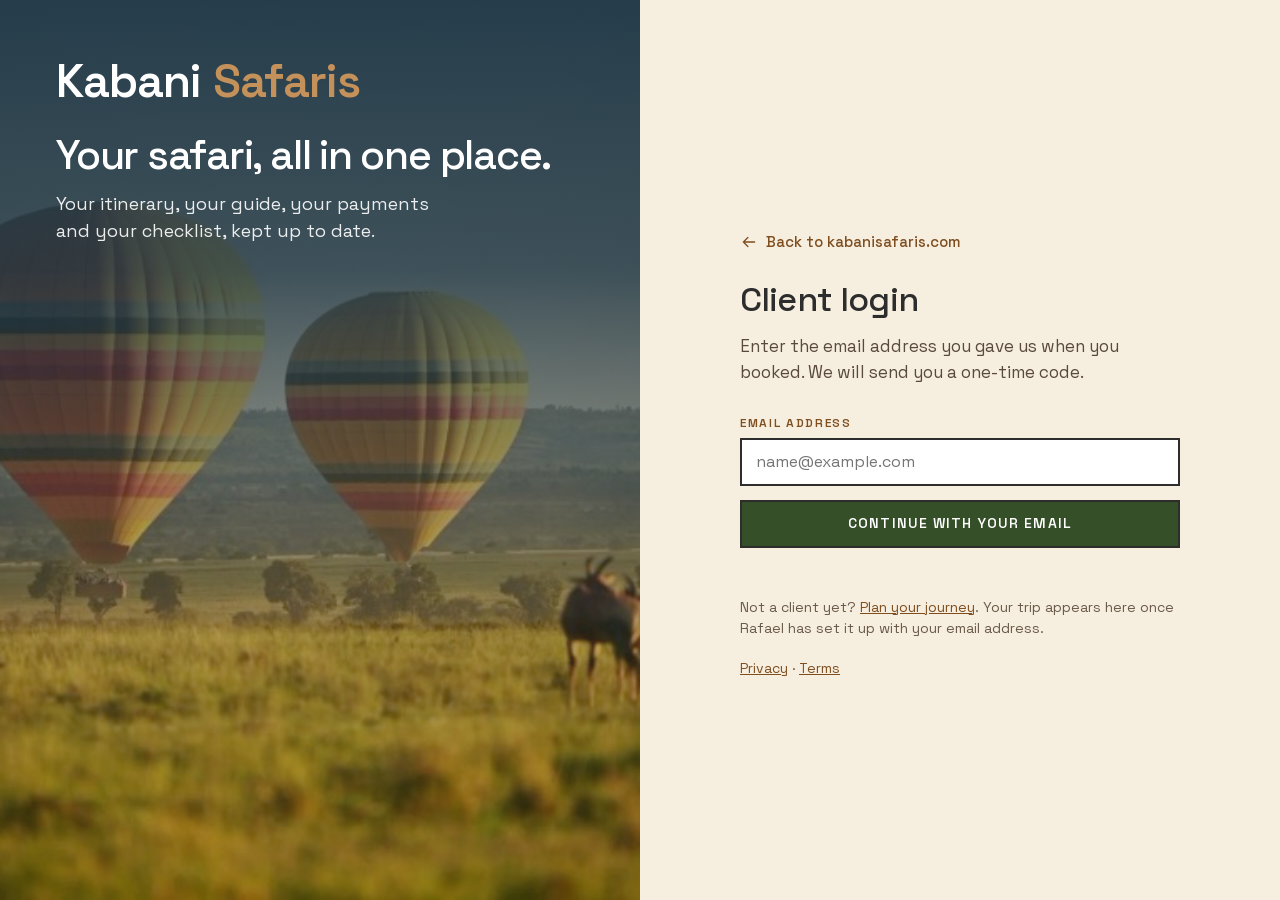
==== admin.html @ 5de2592c "Login: 8-digit code, Enter and auto-submit; centred admin bar; sign-in flag cookie for the website b" ====
<!DOCTYPE html>
<html lang="en">
<head>
  <meta charset="UTF-8">
  <meta name="viewport" content="width=device-width, initial-scale=1">
  <meta name="robots" content="noindex, nofollow">
  <title>Admin — Kabani Safaris</title>
  <link rel="stylesheet" href="fonts/fonts.css">
  <link rel="stylesheet" href="portal.css?v=20261117i">
</head>
<body>
  <button class="menu-toggle" type="button" aria-label="Open menu" aria-expanded="false" aria-controls="site-menu"><svg viewBox="0 0 24 24" fill="none" stroke="currentColor" stroke-width="1.75" stroke-linecap="round" stroke-linejoin="round"><path d="M4 7h16M4 12h16M4 17h16"/></svg>Menu</button>
  <div class="sidebar-backdrop"></div>
  <aside class="sidebar" id="site-menu">
    <button class="sidebar-close" type="button" aria-label="Close menu"><svg viewBox="0 0 24 24" fill="none" stroke="currentColor" stroke-width="1.75" stroke-linecap="round" stroke-linejoin="round" aria-hidden="true"><path d="M6.5 6.5l11 11M17.5 6.5l-11 11"/></svg></button>
    <a class="sidebar-logo" href="#trips">Kabani <span>Safaris</span></a>
    <div class="sidebar-sub">Admin</div>
    <nav class="sidebar-nav" id="nav">
      <a href="#trips">All trips</a>
      <a href="#client" data-ed hidden>Client and trip</a>
      <a href="#days" data-ed hidden>Itinerary days</a>
      <a href="#money" data-ed hidden>Price and payments</a>
      <a href="#bookings" data-ed hidden>Bookings</a>
      <a href="#progress" data-ed hidden>Client checklist</a>
      <a href="#output" data-ed hidden>Languages and invite</a>
    </nav>
    <a class="sidebar-web" href="https://kabanisafaris.com" data-icon="arrow-left">Back to website</a>
    <div class="sidebar-foot">Signed in as admin<br><span id="who"></span><br><a href="index.html" data-signout>Sign out</a></div>
  </aside>

  <main>
    <div class="wrap">

      <section id="trips">
        <div class="sec-head"><h1 style="font-size:clamp(34px,4.4vw,54px)">Trips</h1><p class="lede">Every client trip in one place. Filter the list, open a trip to edit it, and the client sees the change straight away.</p></div>
        <div class="card">
          <div class="filters" role="search" aria-label="Filter trips">
            <div class="field"><label for="q-client">Client</label><input id="q-client" type="search" placeholder="Name" autocomplete="off"></div>
            <div class="field"><label for="q-trip">Trip</label><input id="q-trip" type="search" placeholder="Title" autocomplete="off"></div>
            <div class="field"><label for="q-dep">Departure</label>
              <select id="q-dep"><option value="any">Any date</option><option value="30">Next 30 days</option><option value="90">Next 3 months</option><option value="180">Next 6 months</option><option value="past">Already departed</option></select></div>
            <div class="field"><label for="q-ready">Readiness</label>
              <select id="q-ready"><option value="any">Any</option><option value="attn">Needs attention</option><option value="lt50">Under 50%</option><option value="mid">50% to 99%</option><option value="full">Ready (100%)</option></select></div>
          </div>
          <div class="filter-foot"><span class="todo-count" id="f-count" aria-live="polite"></span><span class="legend" aria-label="Readiness colours"><span class="lg t-pay" data-icon="wallet">Payments</span><span class="lg t-book" data-icon="bed">Bookings</span><span class="lg t-todo" data-icon="list">Checklist</span></span><button class="btn ghost small" type="button" id="f-clear">Clear filters</button></div>
          <div class="table-wrap">
            <table class="table">
              <thead><tr><th>Client</th><th>Trip</th><th>Departure</th><th>Readiness</th><th><span class="sr">Actions</span></th></tr></thead>
              <tbody id="trip-rows"></tbody>
            </table>
          </div>
        </div>
        <div class="row" style="margin-top:20px"><button class="btn green" type="button" id="new-trip" data-icon="plus">New trip</button></div>
      </section>

      <div id="editor" hidden>

      <section id="client">
        <div class="sec-head"><div class="row" style="justify-content:space-between;align-items:flex-start"><h2>Client and trip</h2><button class="btn ghost small" type="button" id="back" data-icon="arrow-left">Back to all trips</button></div><p class="lede" id="editing"></p></div>
        <div class="card">
          <div class="form-grid">
            <div class="field"><label for="f-client">Client name</label><input id="f-client"></div>
            <div class="field"><label for="f-first">First name (for the greeting)</label><input id="f-first"></div>
            <div class="field"><label for="f-email">Sign-in email</label><input id="f-email" type="email" inputmode="email"></div>
            <div class="field"><label for="f-phone">Sign-in phone (optional)</label><input id="f-phone" type="tel" inputmode="tel" placeholder="+41 79 000 00 00"></div>
            <div class="field"><label for="f-title">Trip title</label><input id="f-title"></div>
            <div class="field"><label for="f-start">Departure (first day)</label><input id="f-start" type="date"></div>
          </div>
          <div class="field"><label for="f-sub">One-line summary</label><input id="f-sub"></div>
          <p class="hint" style="margin-top:0">Clients sign in only with a one-time code sent to their email address. They see only the trip whose email address matches. The phone number is for you to reach them and is not used to sign in.</p>
        </div>
      </section>

      <section id="days">
        <div class="sec-head"><h2>Itinerary days</h2></div>
        <div class="card"><div id="day-list"></div><button class="btn ghost small" type="button" id="add-day" data-icon="plus" style="margin-top:16px">Add a day</button></div>
      </section>

      <section id="money">
        <div class="sec-head"><h2>Price and payments</h2><p class="lede">A total price, a down payment, optional instalments, and a final balance. The final balance fills itself in.</p></div>
        <div class="card">
          <div class="form-grid three">
            <div class="field"><label for="f-price">Total price (CHF)</label><input id="f-price" type="number" inputmode="numeric" min="0"></div>
            <div class="field"><label for="f-finaldays">Full payment due, days before departure</label><input id="f-finaldays" type="number" inputmode="numeric" min="0"></div>
            <div class="field"><label for="f-warndays">Signal starts, days before departure</label><input id="f-warndays" type="number" inputmode="numeric" min="0"></div>
          </div>
          <p class="hint" id="pay-rule" style="margin-top:0"></p>
          <div id="pay-list"></div>
          <button class="btn ghost small" type="button" id="add-pay" data-icon="plus" style="margin-top:16px">Add an instalment</button>
          <p class="hint" id="pay-sum"></p>
          <p class="hint">When you tick "Paid" and save, the client gets a receipt email automatically. That email is not built yet: the prototype only tells you who it would go to.</p>
        </div>
        <div class="two">
          <div class="card"><h3>Included</h3><div class="lines" id="inc-lines"></div><button class="btn ghost small add-line" type="button" data-for="included" data-icon="plus">Add a line</button></div>
          <div class="card"><h3>Not included</h3><div class="lines" id="exc-lines"></div><button class="btn ghost small add-line" type="button" data-for="excluded" data-icon="plus">Add a line</button></div>
        </div>
      </section>

      <section id="bookings">
        <div class="sec-head"><h2>Bookings</h2><p class="lede">One line per booking. Tick what is confirmed: the client sees it in their tracker and earns the milestone stamps.</p></div>
        <div class="card"><div id="book-list"></div><button class="btn ghost small" type="button" id="add-book" data-icon="plus" style="margin-top:16px">Add a booking</button></div>
      </section>

      <section id="progress">
        <div class="sec-head"><h2>Client checklist</h2><p class="lede">The "Before you travel" list. Give an item a deadline and the client sees an orange signal as it gets close and a red one once it is late. The first column shows what the client has ticked, live.</p></div>
        <div class="card">
          <div class="todo-head"><h3 id="cl-title">Before you travel</h3><span class="todo-count" id="cl-count"></span></div>
          <div class="bar gold" role="progressbar" aria-label="Client checklist progress"><i id="cl-bar"></i></div>
          <p class="hint" id="cl-note" style="margin-top:12px"></p>
          <div id="cl-groups"></div>
        </div>
      </section>

      <section id="output">
        <div class="sec-head"><h2>Languages and invite</h2></div>
        <div class="two" style="margin-top:0">
          <div class="card">
            <h3>Output languages</h3>
            <p class="hint" style="margin-top:6px">English is always included. Tick the languages your client asked for. Each language appears once, in this order: East Africa, the most spoken in the world, Europe, Asia.</p>
            <div id="lang-list" class="lang-list"></div>
            <button class="btn ghost small" type="button" id="gen" data-icon="globe" style="margin-top:12px">Generate translations</button>
            <p class="hint">Not built yet. Translations will be drafted for you to read before the client sees them.</p>
          </div>
          <div class="card">
            <h3>Invite the client</h3>
            <p class="hint" style="margin-top:6px">Nothing to set up. Once this trip is saved with the client's email address, they open the portal, enter that address and receive a one-time code. Nobody can sign in with an email address that has no trip.</p>
            <button class="btn small" type="button" id="invite" data-icon="send" style="margin-top:12px">Copy portal link</button>
          </div>
        </div>
      </section>

      <div class="savebar">
        <span id="dirty" class="todo-count">No unsaved changes</span>
        <span class="row"><button class="btn ghost small" type="button" id="close">Close editor</button><button class="btn ghost small" type="button" id="delete">Delete trip</button><a class="btn ghost small" id="see" href="trip.html" data-icon="eye">See as client</a><button class="btn green small" type="button" id="save" data-icon="check">Save changes</button></span>
      </div>

      </div>
    </div>
  </main>

  <dialog id="nt" class="dlg" aria-labelledby="nt-h">
    <form id="nt-form" method="dialog">
      <h3 id="nt-h">New trip</h3>
      <p class="hint" style="margin-top:4px">You can change everything afterwards. The client email decides who can open this trip.</p>
      <div class="field"><label for="nt-name">Client name</label><input id="nt-name" required autocomplete="off" placeholder="Anna &amp; Marc Keller"></div>
      <div class="field"><label for="nt-email">Client email</label><input id="nt-email" type="email" required autocomplete="off" inputmode="email" autocapitalize="none" placeholder="name@example.com"></div>
      <div class="field"><label for="nt-title">Trip title</label><input id="nt-title" required autocomplete="off" placeholder="Kenya Highlights"></div>
      <div class="field"><label for="nt-start">Departure date</label><input id="nt-start" type="date"></div>
      <div class="row" style="justify-content:flex-end;margin-top:16px"><button class="btn ghost small" type="button" id="nt-cancel">Cancel</button><button class="btn green small" type="submit">Create trip</button></div>
    </form>
  </dialog>

  <script src="vendor/supabase.js"></script>
  <script src="config.js?v=20261117a"></script>
  <script src="portal.js?v=20261117j"></script>
  <script>
  portalStart('admin').then(function () {
    bindSignOut();
    var $ = function (id) { return document.getElementById(id); };
    $('who').textContent = DB.email;
    var trip = newTrip({ clientName: '', email: '', title: '' }), editorOpen = false, dirty = false, lastCl = '', savedPaid = [];
    var longDate = { day: 'numeric', month: 'long', year: 'numeric' }, shortDate = { day: 'numeric', month: 'short', year: 'numeric' };
    function mark() { dirty = true; $('dirty').textContent = 'Unsaved changes'; renderTable(); }
    function clean(a) { return a.map(function (s) { return String(s).trim(); }).filter(Boolean); }
    function plural(n, w) { return n + ' ' + w + (n === 1 ? '' : 's'); }

    /* ---------- trips list with filters ---------- */
    function allRows() {
      return tripIds().map(function (id) {
        var t = (editorOpen && id === trip.id) ? trip : loadTripById(id), todo = loadTodoById(id);
        var rd = readiness(t, todo); return { id: id, t: t, rd: rd, r: rd.total, al: alerts(t, todo), du: t.start ? daysUntil(t.start) : 9999 };
      }).sort(function (a, b) { var pa = a.du < 0, pb = b.du < 0; return pa !== pb ? (pa ? 1 : -1) : (pa ? b.du - a.du : a.du - b.du); });
    }
    function passes(x) {
      var qc = $('q-client').value.trim().toLowerCase(), qt = $('q-trip').value.trim().toLowerCase(), dep = $('q-dep').value, rd = $('q-ready').value;
      if (qc && x.t.clientName.toLowerCase().indexOf(qc) < 0) return false;
      if (qt && x.t.title.toLowerCase().indexOf(qt) < 0) return false;
      if (dep === 'past' && x.du >= 0) return false;
      if (dep !== 'any' && dep !== 'past' && (x.du < 0 || x.du > +dep)) return false;
      if (rd === 'attn' && !x.al.length) return false;
      if (rd === 'lt50' && x.r >= 50) return false;
      if (rd === 'mid' && (x.r < 50 || x.r >= 100)) return false;
      if (rd === 'full' && x.r < 100) return false;
      return true;
    }
    function renderTable() {
      var rows = allRows(), shown = rows.filter(passes);
      $('trip-rows').innerHTML = shown.length ? shown.map(function (x) {
        var t = x.t, open = editorOpen && x.id === trip.id;
        var late = x.al.filter(function (a) { return a.s.level === 'late'; }).length, soon = x.al.length - late;
        var when = x.du < 0 ? 'Departed' : x.du === 0 ? 'Today' : 'In ' + plural(x.du, 'day');
        return '<tr' + (open ? ' class="is-open"' : '') + '><td><b style="font-weight:500">' + esc(t.clientName) + '</b></td><td>' + esc(t.title) + '</td>' +
          '<td>' + (t.start ? fmt(parseISO(t.start), shortDate) : 'No date') + '<small class="sub">' + when + '</small></td>' +
          '<td><div class="rd"><b class="rd-total" title="Overall readiness">' + x.r + '%</b>' + topicBars(x.rd, false) + '</div>' +
          ((late || soon) ? '<div class="row" style="gap:6px;margin-top:6px">' + (late ? '<span class="chip late"><i class="dot"></i>' + late + ' late</span>' : '') + (soon ? '<span class="chip soon"><i class="dot"></i>' + soon + ' soon</span>' : '') + '</div>' : '') + '</td>' +
          '<td><span class="row"><button type="button" class="btn small' + (open ? ' green' : ' ghost') + '" data-edit="' + x.id + '" aria-expanded="' + open + '">' + (open ? 'Close' : 'Edit') + '</button><a class="btn small ghost" href="trip.html?trip=' + x.id + '">View as client</a></span></td></tr>';
      }).join('') : '<tr><td colspan="5" class="empty">No trips match these filters.</td></tr>';
      $('f-count').textContent = shown.length === rows.length ? plural(rows.length, 'trip') : shown.length + ' of ' + plural(rows.length, 'trip');
    }
    ['q-client', 'q-trip'].forEach(function (id) { $(id).addEventListener('input', renderTable); });
    ['q-dep', 'q-ready'].forEach(function (id) { $(id).addEventListener('change', renderTable); });
    $('f-clear').addEventListener('click', function () { $('q-client').value = ''; $('q-trip').value = ''; $('q-dep').value = 'any'; $('q-ready').value = 'any'; renderTable(); });
    $('trip-rows').addEventListener('click', function (e) {
      var b = e.target.closest('[data-edit]'); if (!b) return;
      var id = b.getAttribute('data-edit');
      if (editorOpen && id === trip.id) closeEditor(); else openTrip(id);
    });

    /* ---------- open and close the editor ---------- */
    function setNav() {
      [].forEach.call(document.querySelectorAll('#nav [data-ed]'), function (a) { a.hidden = !editorOpen; });
      onScroll();
    }
    function openTrip(id) {
      if (editorOpen && dirty && !confirm('You have unsaved changes on this trip. Discard them?')) return;
      trip = loadTripById(id); dirty = false; lastCl = '';
      editorOpen = true; $('editor').hidden = false;
      fillFields(); renderLangs(); renderDays(); renderPay(); renderLines(); renderBook(); renderChecklist(); renderLive();
      $('dirty').textContent = 'No unsaved changes';
      $('see').href = 'trip.html?trip=' + id; $('editing').textContent = 'You are editing ' + trip.clientName + ', ' + trip.title + '.' + (trip.start && trip.days.length ? ' The client can see this trip until ' + fmt(addDays(trip.start, trip.days.length - 1 + 90), longDate) + ' (3 months after the trip ends).' : '');
      savedPaid = trip.payments.filter(function (p) { return p.paid; }).map(function (p) { return p.id; });
      setNav(); renderTable(); autosizeAll(); requestAnimationFrame(autosizeAll);
      try { history.replaceState(null, '', '?trip=' + id); } catch (e) {}
      $('client').scrollIntoView({ behavior: 'smooth', block: 'start' });
    }
    function closeEditor() {
      if (dirty && !confirm('You have unsaved changes on this trip. Close without saving?')) return;
      dirty = false; editorOpen = false; $('editor').hidden = true;
      try { history.replaceState(null, '', location.pathname); } catch (e) {}
      setNav(); renderTable(); $('trips').scrollIntoView({ behavior: 'smooth', block: 'start' });
    }
    $('back').addEventListener('click', closeEditor);
    $('close').addEventListener('click', closeEditor);

    /* ---------- client and trip fields ---------- */
    var map = { 'f-client': 'clientName', 'f-first': 'firstName', 'f-email': 'email', 'f-title': 'title', 'f-start': 'start', 'f-sub': 'subtitle' };
    function fillFields() {
      Object.keys(map).forEach(function (id) { $(id).value = trip[map[id]] || ''; });
      $('f-phone').value = trip.phone || ''; $('f-price').value = trip.price;
      $('f-finaldays').value = finalDays(trip); $('f-warndays').value = finalWarn(trip);
    }
    Object.keys(map).forEach(function (id) {
      $(id).addEventListener('input', function () {
        trip[map[id]] = this.value;
        if (id === 'f-start') { syncFinal(); ruleHints(); renderLive(); }
        mark();
      });
    });
    $('f-phone').addEventListener('input', function () { trip.phone = this.value; mark(); });
    $('f-price').addEventListener('input', function () { trip.price = +this.value || 0; syncFinal(); renderLive(); mark(); });
    $('f-finaldays').addEventListener('input', function () { trip.finalDueDays = this.value === '' ? 14 : +this.value; syncFinal(); renderLive(); mark(); });
    $('f-warndays').addEventListener('input', function () { trip.finalWarnDays = this.value === '' ? 20 : +this.value; syncFinal(); renderLive(); mark(); });

    /* ---------- days ---------- */
    function renderDays() {
      $('day-list').innerHTML = trip.days.map(function (d, i) {
        return '<div class="day-edit" data-i="' + i + '"><div class="day-edit-head"><b>Day ' + (i + 1) + '</b><button type="button" class="btn ghost small rm-day" aria-label="Remove day ' + (i + 1) + '">Remove</button></div>' +
          '<div class="form-grid"><div class="field"><label>Title</label><input data-k="title" value="' + esc(d.title) + '"></div><div class="field"><label>Place</label><input data-k="place" value="' + esc(d.place) + '"></div></div>' +
          '<div class="field"><label>Description</label><textarea data-k="desc" rows="4">' + esc(d.desc) + '</textarea></div>' +
          '<div class="form-grid"><div class="field"><label>Where you stay</label><input data-k="stay" value="' + esc(d.stay) + '"></div><div class="field"><label>Meals (B / L / D)</label><input data-k="meals" value="' + esc(d.meals) + '"></div></div></div>';
      }).join('');
    }
    $('day-list').addEventListener('input', function (e) {
      var row = e.target.closest('.day-edit'); if (!row || !e.target.dataset.k) return;
      trip.days[+row.dataset.i][e.target.dataset.k] = e.target.value; mark();
    });
    $('day-list').addEventListener('click', function (e) {
      var b = e.target.closest('.rm-day'); if (!b) return;
      if (trip.days.length < 2) { toast('A trip needs at least one day.'); return; }
      trip.days.splice(+b.closest('.day-edit').dataset.i, 1); renderDays(); mark();
    });
    $('add-day').addEventListener('click', function () {
      trip.days.push({ place: '', title: 'New day', desc: '', stay: '', meals: 'B / L / D' }); renderDays(); mark();
      var last = $('day-list').lastElementChild; if (last) last.querySelector('input').focus();
    });

    /* ---------- payments: down payment, instalments, automatic final balance ---------- */
    function dueText() { return trip.start ? fmt(addDays(trip.start, -finalDays(trip)), longDate) : 'the departure date once it is set'; }
    function syncFinal() {
      applyRules(trip);
      var last = trip.payments[trip.payments.length - 1];
      var a = $('pay-list').querySelector('[data-final-amount]'), d = $('pay-list').querySelector('[data-final-date]');
      if (a) a.value = last.amount;
      if (d) d.value = trip.start ? fmt(parseISO(last.date), shortDate) : 'Set the departure date first';
      $('pay-rule').textContent = trip.start
        ? 'The final balance is due ' + plural(finalDays(trip), 'day') + ' before departure, on ' + dueText() + '. The client sees an orange signal from ' + fmt(addDays(trip.start, -finalWarn(trip)), longDate) + ' and a red one after the due date if it is still unpaid.'
        : 'Set the departure date to calculate the final payment date.';
      paySum();
    }
    function paySum() {
      var others = trip.payments.slice(0, -1).reduce(function (s, p) { return s + (+p.amount || 0); }, 0), last = trip.payments[trip.payments.length - 1];
      $('pay-sum').textContent = others > trip.price
        ? 'The down payment and instalments add up to ' + chf(others) + ', which is ' + chf(others - trip.price) + ' more than the total price of ' + chf(trip.price) + '.'
        : 'Down payment and instalments: ' + chf(others) + '. Final balance: ' + chf(last.amount) + '. Total: ' + chf(trip.price) + '.';
    }
    function payRow(p, i, n) {
      var first = i === 0, last = i === n - 1, role = last ? 'Final balance' : first ? 'Down payment' : 'Instalment ' + i, x = 'pay' + i;
      var rm = (!first && !last) ? '<button type="button" class="btn ghost small rm-pay" aria-label="Remove ' + role + '">Remove</button>' : '';
      var amount = last ? '<input id="' + x + 'a" data-final-amount readonly value="' + esc(p.amount) + '">' : '<input id="' + x + 'a" data-k="amount" type="number" inputmode="numeric" min="0" value="' + esc(p.amount) + '">';
      var date = last ? '<input id="' + x + 'd" data-final-date readonly value="">' : '<input id="' + x + 'd" data-k="date" type="date" value="' + esc(p.date) + '">';
      return '<div class="pay-row' + (last ? ' auto' : '') + '" data-i="' + i + '"><div class="pay-head"><b>' + role + '</b>' + (last ? '<span class="chip">' + icon('lock') + 'Fills itself in</span>' : '') + rm + '</div>' +
        '<div class="field"><label for="' + x + 'a">Amount (CHF)</label>' + amount + '</div>' +
        '<div class="field"><label for="' + x + 'd">' + (last ? 'Due date' : 'Date') + '</label>' + date + '</div>' +
        '<div class="field"><label for="' + x + 'n">Note the client sees</label><input id="' + x + 'n" data-k="note" value="' + esc(p.note) + '"></div>' +
        '<div><label class="check"><input type="checkbox" data-k="paid"' + (p.paid ? ' checked' : '') + '> Paid</label></div></div>';
    }
    function renderPay() {
      applyRules(trip);
      $('pay-list').innerHTML = trip.payments.map(function (p, i, a) { return payRow(p, i, a.length); }).join('');
      syncFinal();
    }
    $('pay-list').addEventListener('input', function (e) {
      var row = e.target.closest('.pay-row'); if (!row || !e.target.dataset.k) return;
      var k = e.target.dataset.k, p = trip.payments[+row.dataset.i];
      p[k] = k === 'paid' ? e.target.checked : (k === 'amount' ? +e.target.value || 0 : e.target.value);
      if (k === 'paid' && e.target.checked) toast('Receipt email to ' + (trip.email || 'the client') + ' goes out when you save.');
      syncFinal(); renderLive(); mark();
    });
    $('pay-list').addEventListener('click', function (e) {
      var b = e.target.closest('.rm-pay'); if (!b) return;
      trip.payments.splice(+b.closest('.pay-row').dataset.i, 1); renderPay(); renderLive(); mark();
    });
    $('add-pay').addEventListener('click', function () {
      var at = trip.payments.length - 1;
      trip.payments.splice(at, 0, { id: Date.now(), amount: 0, date: trip.start ? toISO(addDays(trip.start, -30)) : '', note: 'Instalment', paid: false });
      renderPay(); mark();
      var row = $('pay-list').children[at]; if (row) row.querySelector('input').focus();
    });

    /* ---------- included / not included, one line each ---------- */
    var lineBoxes = { included: 'inc-lines', excluded: 'exc-lines' };
    function renderLines() {
      Object.keys(lineBoxes).forEach(function (k) {
        var arr = trip[k]; if (!arr.length) arr.push('');
        $(lineBoxes[k]).innerHTML = arr.map(function (s, i) {
          return '<div class="line" data-k="' + k + '" data-i="' + i + '"><span class="ln">' + (i + 1) + '</span><textarea rows="1" aria-label="' + (k === 'included' ? 'Included' : 'Not included') + ' line ' + (i + 1) + '" enterkeyhint="next">' + esc(s) + '</textarea><button type="button" class="icon-btn rm-line" aria-label="Remove line ' + (i + 1) + '">' + icon('x') + '</button></div>';
        }).join('');
      });
      autosizeAll();
    }
    function autosize(t) { t.style.height = 'auto'; t.style.height = (t.scrollHeight + 4) + 'px'; }
    function autosizeAll() { [].forEach.call(document.querySelectorAll('.line textarea'), autosize); }
    function focusLine(k, i) { var r = $(lineBoxes[k]).children[i]; if (r) { var t = r.querySelector('textarea'); t.focus(); t.setSelectionRange(t.value.length, t.value.length); } }
    Object.keys(lineBoxes).forEach(function (k) {
      var box = $(lineBoxes[k]);
      box.addEventListener('input', function (e) {
        var row = e.target.closest('.line'); if (!row) return;
        trip[k][+row.dataset.i] = e.target.value.replace(/\n/g, ' '); autosize(e.target); mark();
      });
      box.addEventListener('keydown', function (e) {
        var row = e.target.closest('.line'); if (!row) return; var i = +row.dataset.i;
        if (e.key === 'Enter') { e.preventDefault(); trip[k].splice(i + 1, 0, ''); renderLines(); focusLine(k, i + 1); mark(); }
        else if (e.key === 'Backspace' && e.target.value === '' && trip[k].length > 1) { e.preventDefault(); trip[k].splice(i, 1); renderLines(); focusLine(k, Math.max(0, i - 1)); mark(); }
      });
      box.addEventListener('click', function (e) {
        var b = e.target.closest('.rm-line'); if (!b) return; var i = +b.closest('.line').dataset.i;
        trip[k].splice(i, 1); renderLines(); mark();
      });
    });
    [].forEach.call(document.querySelectorAll('.add-line'), function (b) {
      b.addEventListener('click', function () { var k = b.dataset.for; trip[k].push(''); renderLines(); focusLine(k, trip[k].length - 1); mark(); });
    });
    window.addEventListener('resize', autosizeAll);

    /* ---------- bookings ---------- */
    function renderBook() {
      $('book-list').innerHTML = trip.bookings.map(function (b, i) {
        var x = 'bk' + i;
        return '<div class="bk" data-i="' + i + '"><div class="field"><label for="' + x + 'n">Booking</label><input id="' + x + 'n" data-k="name" value="' + esc(b.name) + '"></div>' +
          '<div class="field"><label for="' + x + 'd">Details shown to client</label><input id="' + x + 'd" data-k="detail" value="' + esc(b.detail) + '"></div>' +
          '<div class="field"><label for="' + x + 'k">Type</label><select id="' + x + 'k" data-k="kind"><option value="stay"' + (b.kind === 'stay' ? ' selected' : '') + '>Stay</option><option value="other"' + (b.kind !== 'stay' ? ' selected' : '') + '>Other</option></select></div>' +
          '<label class="check"><input type="checkbox" data-k="status"' + (b.status === 'confirmed' ? ' checked' : '') + '> Confirmed</label>' +
          '<button type="button" class="icon-btn rm-book" aria-label="Remove ' + esc(b.name) + '">' + icon('x') + '</button></div>';
      }).join('');
    }
    $('book-list').addEventListener('input', function (e) {
      var row = e.target.closest('.bk'); if (!row || !e.target.dataset.k) return; var k = e.target.dataset.k, b = trip.bookings[+row.dataset.i];
      b[k] = k === 'status' ? (e.target.checked ? 'confirmed' : 'pending') : e.target.value; mark();
    });
    $('book-list').addEventListener('click', function (e) {
      var b = e.target.closest('.rm-book'); if (!b) return;
      trip.bookings.splice(+b.closest('.bk').dataset.i, 1); renderBook(); mark();
    });
    $('add-book').addEventListener('click', function () {
      trip.bookings.push({ id: 'b' + Date.now(), name: '', detail: '', status: 'pending', kind: 'stay' }); renderBook(); mark();
      var last = $('book-list').lastElementChild; if (last) last.querySelector('input').focus();
    });

    /* ---------- checklist editor: items, deadlines and live ticks ---------- */
    function itemRow(it, gi, ii) {
      var dyn = it.dynamic === 'balance', x = 'ci' + gi + '_' + ii;
      var main = '<div class="ci-main"><div class="field"><label class="m-label" for="' + x + 't">Item</label><input id="' + x + 't" data-k="title" aria-label="Item" placeholder="Item" value="' + esc(it.title) + '"></div>' +
        '<div class="field">' + (dyn ? '<input readonly aria-label="Detail" value="Filled in from the payment schedule">' : '<label class="m-label" for="' + x + 'd">Detail shown to the client</label><input id="' + x + 'd" data-k="detail" aria-label="Detail shown to the client" placeholder="Detail shown to the client" value="' + esc(it.detail) + '">') + '</div></div>';
      var rule = dyn
        ? '<div class="ci-auto">Follows the final payment: due ' + plural(finalDays(trip), 'day') + ' before departure.</div>'
        : '<div class="ci-due field"><label class="m-label" for="' + x + 'a">Tick by, days before departure</label><input id="' + x + 'a" data-k="due" type="number" min="0" inputmode="numeric" aria-label="Must be ticked this many days before departure" placeholder="None" value="' + esc(it.due == null ? '' : it.due) + '"></div>' +
          '<div class="ci-warn field"><label class="m-label" for="' + x + 'w">Signal from, days before</label><input id="' + x + 'w" data-k="warn" type="number" min="0" inputmode="numeric" aria-label="Signal starts this many days before departure" placeholder="Auto" value="' + esc(it.warn == null ? '' : it.warn) + '"></div>';
      return '<div class="ci' + (dyn ? ' dyn' : '') + '" data-g="' + gi + '" data-i="' + ii + '" data-id="' + esc(it.id) + '">' + main + rule + '<div class="ci-state" data-state></div>' +
        '<div class="ci-x">' + (dyn ? '' : '<button type="button" class="icon-btn rm-item" aria-label="Remove ' + esc(it.title) + '">' + icon('x') + '</button>') + '</div><p class="ci-hint" data-hint></p></div>';
    }
    function renderChecklist() {
      $('cl-groups').innerHTML = trip.checklist.map(function (g, gi) {
        return '<div class="gedit" data-g="' + gi + '"><div class="gedit-head"><div class="field"><label for="g' + gi + '">Group</label><input id="g' + gi + '" data-gk="group" value="' + esc(g.group) + '"></div><span class="todo-count" data-gcount></span><button type="button" class="btn ghost small rm-group">Remove group</button></div>' +
          '<div class="ci-cols" aria-hidden="true"><span>Item and detail</span><span>Tick by<small>days before</small></span><span>Signal from<small>days before</small></span><span></span></div>' +
          g.items.map(function (it, ii) { return itemRow(it, gi, ii); }).join('') +
          '<button type="button" class="btn ghost small add-item" data-icon="plus">Add an item</button></div>';
      }).join('') + '<button type="button" class="btn ghost small" id="add-group" data-icon="plus" style="margin-top:26px">Add a group</button>';
      paintIcons($('cl-groups')); ruleHints();
    }
    function ruleHints() {
      [].forEach.call($('cl-groups').querySelectorAll('.ci'), function (row) {
        var it = trip.checklist[+row.dataset.g] && trip.checklist[+row.dataset.g].items[+row.dataset.i], h = row.querySelector('[data-hint]'); if (!it || !h) return;
        var r = itemRule(trip, it);
        h.textContent = r ? 'Must be ticked by ' + fmt(r.deadline, shortDate) + '. Signal from ' + fmt(r.from, shortDate) + (it.warn == null || it.warn === '' ? ' (a week before, automatic).' : '.') : '';
        h.hidden = !r;
      });
    }
    $('cl-groups').addEventListener('input', function (e) {
      var t = e.target;
      if (t.dataset.gk) { trip.checklist[+t.closest('.gedit').dataset.g].group = t.value; mark(); return; }
      var row = t.closest('.ci'); if (!row || !t.dataset.k) return;
      var it = trip.checklist[+row.dataset.g].items[+row.dataset.i], k = t.dataset.k;
      it[k] = (k === 'due' || k === 'warn') ? (t.value === '' ? null : +t.value) : t.value;
      if (k === 'due' || k === 'warn') { ruleHints(); renderLive(); }
      mark();
    });
    $('cl-groups').addEventListener('click', function (e) {
      var rm = e.target.closest('.rm-item'), add = e.target.closest('.add-item'), rg = e.target.closest('.rm-group');
      if (rm) { var r = rm.closest('.ci'); trip.checklist[+r.dataset.g].items.splice(+r.dataset.i, 1); renderChecklist(); renderLive(); mark(); }
      else if (add) {
        var gi = +add.closest('.gedit').dataset.g; trip.checklist[gi].items.push({ id: 'i' + Date.now(), title: '', detail: '', due: null }); renderChecklist(); renderLive(); mark();
        var rows = $('cl-groups').querySelectorAll('.gedit')[gi].querySelectorAll('.ci'); rows[rows.length - 1].querySelector('input').focus();
      }
      else if (rg) {
        var g = trip.checklist[+rg.closest('.gedit').dataset.g];
        if (g.items.length && !confirm('Remove the group "' + g.group + '" and its ' + plural(g.items.length, 'item') + '?')) return;
        trip.checklist.splice(+rg.closest('.gedit').dataset.g, 1); renderChecklist(); renderLive(); mark();
      }
      else if (e.target.closest('#add-group')) {
        trip.checklist.push({ group: 'New group', key: 'g' + Date.now(), icon: 'bag', items: [] }); renderChecklist(); renderLive(); mark();
        var gi2 = $('cl-groups').querySelectorAll('.gedit'); var inp = gi2[gi2.length - 1].querySelector('input'); inp.focus(); inp.select();
      }
    });
    function stateHTML(it, todo) {
      var dyn = it.dynamic === 'balance', done = dyn ? paidSum(trip) >= trip.price : !!todo[it.id];
      if (done) return '<span class="chip ok">' + icon('check') + (dyn ? 'Paid' : 'Ticked') + '</span>';
      var s = itemSignal(trip, todo, it);
      return s ? sigChip(s) : '<span class="chip">' + (dyn ? 'Not paid yet' : 'Not ticked') + '</span>';
    }
    function renderLive() {
      if (!editorOpen) return;
      var todo = loadTodoById(trip.id), tot = 0, done = 0;
      [].forEach.call($('cl-groups').querySelectorAll('.gedit'), function (ge) {
        var g = trip.checklist[+ge.dataset.g], d = 0;
        [].forEach.call(ge.querySelectorAll('.ci'), function (row) {
          var it = g.items[+row.dataset.i], el = row.querySelector('[data-state]'), html = stateHTML(it, todo);
          if (el.innerHTML !== html) el.innerHTML = html;
          tot++; if (todo[it.id]) { done++; d++; }
        });
        ge.querySelector('[data-gcount]').textContent = d + ' of ' + g.items.length + ' ticked';
      });
      var key = JSON.stringify(todo);
      $('cl-count').textContent = done + ' of ' + tot + ' done';
      $('cl-bar').style.width = (tot ? Math.round(done / tot * 100) : 0) + '%';
      $('cl-note').textContent = key !== lastCl && lastCl !== '' ? 'Updated just now by the client.' : 'Updates by itself when the client ticks a box.';
      lastCl = key; renderTable();
    }
    setInterval(function () { if (editorOpen) refreshProgress(trip.id).then(function () { if (editorOpen && JSON.stringify(loadTodoById(trip.id)) !== lastCl) renderLive(); }); }, 8000);

    /* ---------- save, reset, misc actions ---------- */
    $('save').addEventListener('click', function () {
      trip.included = clean(trip.included); trip.excluded = clean(trip.excluded);
      trip.bookings = trip.bookings.filter(function (b) { return (b.name || '').trim(); });
      trip.checklist.forEach(function (g) { g.items = g.items.filter(function (i) { return i.dynamic || (i.title || '').trim(); }); });
      applyRules(trip);
      var fresh = trip.payments.filter(function (p) { return p.paid && savedPaid.indexOf(p.id) < 0; });
      $('dirty').textContent = 'Saving…';
      saveTrip(trip).then(function (ok) {
        if (!ok) { $('dirty').textContent = 'Not saved'; toast('Could not save. Check your connection and try again.'); return; }
        dirty = false; $('dirty').textContent = 'Saved';
        savedPaid = trip.payments.filter(function (p) { return p.paid; }).map(function (p) { return p.id; });
        renderLines(); renderBook(); renderChecklist(); renderPay(); renderLive();
        toast(fresh.length ? 'Saved. Receipt email to ' + (trip.email || 'the client') + ' for: ' + fresh.map(function (p) { return p.note; }).join(', ') + '. (Not built yet.)' : 'Saved. The client sees the update now.');
      });
    });
    $('delete').addEventListener('click', function () {
      if (!confirm('Delete the trip for ' + trip.clientName + '? This removes the trip and the client\'s ticks for good and cannot be undone.')) return;
      deleteTrip(trip.id).then(function (ok) { if (!ok) { toast('Could not delete the trip.'); return; } dirty = false; editorOpen = false; $('editor').hidden = true; try { history.replaceState(null, '', location.pathname); } catch (e) {} setNav(); renderTable(); toast('Trip deleted.'); });
    });
    $('invite').addEventListener('click', function () {
      var link = location.origin + location.pathname.replace(/admin\.html$/, '');
      (navigator.clipboard ? navigator.clipboard.writeText(link) : Promise.reject()).then(function () { toast('Portal link copied: ' + link); }, function () { toast('Portal link: ' + link); });
    });
    /* ---------- languages: East Africa first, then the world's most spoken, then Europe, then Asia; each language once ---------- */
    var LANG_GROUPS = [
      { name: 'East Africa', note: 'Where your trips happen', items: ['Swahili'] },
      { name: 'Most spoken in the world', note: 'English is always included', items: ['Mandarin Chinese', 'Hindi', 'Spanish', 'Arabic'] },
      { name: 'Europe', note: 'Spanish is listed above', items: ['French', 'German', 'Italian', 'Russian'] },
      { name: 'Asia and Central Asia', note: 'Mandarin and Hindi are listed above', items: ['Bengali', 'Urdu', 'Indonesian'] }
    ];
    function renderLangs() {
      var chosen = trip.languages || [], h = '<label class="check"><input type="checkbox" checked disabled> English <span class="hint-inline">main version, always included</span></label>';
      LANG_GROUPS.forEach(function (g, gi) {
        h += '<div class="lang-group"><h4>' + esc(g.name) + '<small>' + esc(g.note) + '</small></h4><div class="lang-grid">' + g.items.map(function (l) {
          return '<label class="check"><input type="checkbox" data-lang="' + esc(l) + '"' + (chosen.indexOf(l) > -1 ? ' checked' : '') + '> ' + esc(l) + '</label>';
        }).join('') + '</div></div>';
      });
      h += '<div class="lang-group"><div class="lang-grid"><label class="check"><input type="checkbox" id="l-other"' + (trip.langOther ? ' checked' : '') + '> Other language on request</label></div></div>';
      $('lang-list').innerHTML = h;
    }
    $('lang-list').addEventListener('change', function (e) {
      var t = e.target; if (!t || t.type !== 'checkbox') return;
      if (t.id === 'l-other') trip.langOther = t.checked;
      else if (t.getAttribute('data-lang')) {
        var l = t.getAttribute('data-lang'), list = trip.languages = trip.languages || [], i = list.indexOf(l);
        if (t.checked && i < 0) list.push(l); else if (!t.checked && i > -1) list.splice(i, 1);
      }
      mark();
    });
    $('gen').addEventListener('click', function () {
      var l = (trip.languages || []).concat(trip.langOther ? ['another language'] : []);
      toast(l.length ? 'Drafting ' + (l.length > 1 ? l.slice(0, -1).join(', ') + ' and ' + l[l.length - 1] : l[0]) + ' for you to review. (Not built yet.)' : 'Tick a language first.');
    });
    $('new-trip').addEventListener('click', function () { $('nt-form').reset(); $('nt').showModal(); $('nt-name').focus(); });
    $('nt-cancel').addEventListener('click', function () { $('nt').close(); });
    $('nt-form').addEventListener('submit', function (e) {
      e.preventDefault();
      if (editorOpen && dirty && !confirm('You have unsaved changes on this trip. Discard them?')) return;
      var t = newTrip({ clientName: $('nt-name').value.trim(), email: $('nt-email').value, title: $('nt-title').value.trim(), start: $('nt-start').value });
      saveTrip(t).then(function (ok) {
        if (!ok) { toast('Could not create the trip.'); return; }
        dirty = false; $('nt').close(); openTrip(t.id);
      });
    });
    window.addEventListener('beforeunload', function (e) { if (dirty) { e.preventDefault(); e.returnValue = ''; } });

    /* ---------- side menu highlight ---------- */
    function onScroll() {
      var links = [].slice.call(document.querySelectorAll('#nav a')).filter(function (a) { return !a.hidden; }), y = window.scrollY + 140, cur = 0;
      links.forEach(function (a, i) { var s = document.querySelector(a.getAttribute('href')); if (s && s.offsetTop <= y) cur = i; });
      links.forEach(function (a, i) { a.classList.toggle('active', i === cur); });
    }
    window.addEventListener('scroll', onScroll, { passive: true });

    /* ---------- start ---------- */
    renderTable(); setNav();
    var wanted = new URLSearchParams(location.search).get('trip');
    if (wanted && loadTripById(wanted)) openTrip(wanted);
  });
  </script>
</body>
</html>
---- fonts/fonts.css ----
/* Space Grotesk (SIL Open Font License 1.1), served from this site so visitors' browsers never contact Google. */
@font-face { font-family: 'Space Grotesk'; font-style: normal; font-weight: 300 700; font-display: swap;
  src: url(space-grotesk-vietnamese.woff2) format('woff2');
  unicode-range: U+0102-0103, U+0110-0111, U+0128-0129, U+0168-0169, U+01A0-01A1, U+01AF-01B0, U+0300-0301, U+0303-0304, U+0308-0309, U+0323, U+0329, U+1EA0-1EF9, U+20AB; }
@font-face { font-family: 'Space Grotesk'; font-style: normal; font-weight: 300 700; font-display: swap;
  src: url(space-grotesk-latin-ext.woff2) format('woff2');
  unicode-range: U+0100-02BA, U+02BD-02C5, U+02C7-02CC, U+02CE-02D7, U+02DD-02FF, U+0304, U+0308, U+0329, U+1D00-1DBF, U+1E00-1E9F, U+1EF2-1EFF, U+2020, U+20A0-20AB, U+20AD-20C4, U+2113, U+2C60-2C7F, U+A720-A7FF; }
@font-face { font-family: 'Space Grotesk'; font-style: normal; font-weight: 300 700; font-display: swap;
  src: url(space-grotesk-latin.woff2) format('woff2');
  unicode-range: U+0000-00FF, U+0131, U+0152-0153, U+02BB-02BC, U+02C6, U+02DA, U+02DC, U+0304, U+0308, U+0329, U+2000-206F, U+20AC, U+2122, U+2191, U+2193, U+2212, U+2215, U+FEFF, U+FFFD; }
---- portal.css ----
/* Kabani Safaris portal prototype. Same look as kabanisafaris.com: Space Grotesk, tan / green / ochre / navy, 2px dark borders, hard shadows. */
*, *::before, *::after { box-sizing: border-box; margin: 0; padding: 0; }
:root {
  --tan: #A26730; --tan-light: #C4915A; --tan-pale: #E8D4BB; --tan-text: #7F4E1F;
  --navy: #2C5064; --navy-dark: #1A3344; --green: #4D7338; --green-dark: #354F28; --ochre: #E2B04A;
  --dark: #2D2D2D; --ink: #3A2F25; --off-white: #FAF7F2; --cream: #F6EEDF; --muted: #6A5A4A; --line: rgba(45,45,45,0.18);
  --ease: cubic-bezier(0.22, 1, 0.36, 1);
}
html { scroll-behavior: smooth; -webkit-text-size-adjust: 100%; -webkit-tap-highlight-color: transparent; }
body { font-family: 'Space Grotesk', sans-serif; background: var(--cream); color: var(--dark); padding-left: 320px; line-height: 1.5; }
a { color: inherit; }
button { font: inherit; color: inherit; cursor: pointer; touch-action: manipulation; }
svg.i { width: 1em; height: 1em; display: block; flex: none; fill: none; stroke: currentColor; stroke-width: 1.75; stroke-linecap: round; stroke-linejoin: round; }
::selection { background: var(--ochre); color: var(--navy-dark); }
:focus-visible { outline: 3px solid var(--ochre); outline-offset: 3px; }
input, textarea, select { font: inherit; font-size: 16px; color: var(--ink); }

/* ---- sidebar (same as the website) ---- */
.sidebar { position: fixed; inset: 0 auto 0 0; width: 320px; z-index: 100; background: var(--navy-dark); display: flex; flex-direction: column; padding: 48px 40px 40px; overflow-y: auto; border-right: 1px solid rgba(255,255,255,0.06); }
.sidebar-logo { font-size: 22px; font-weight: 600; letter-spacing: -0.01em; text-decoration: none; color: #fff; line-height: 1.3; white-space: nowrap; }
.sidebar-logo span { color: var(--tan-light); }
.sidebar-sub { margin: 4px 0 44px; font-size: 13px; color: rgba(255,255,255,0.5); letter-spacing: 0.04em; }
.sidebar-nav { display: flex; flex-direction: column; flex: 1; }
.sidebar-nav a { font-size: 14px; font-weight: 500; letter-spacing: 0.1em; text-transform: uppercase; color: rgba(255,255,255,0.45); text-decoration: none; padding: 15px 0; border-bottom: 1px solid rgba(255,255,255,0.07); transition: color .2s; }
.sidebar-nav a:first-child { border-top: 1px solid rgba(255,255,255,0.07); }
.sidebar-nav a:hover, .sidebar-nav a.active { color: #fff; }
.sidebar-nav a.gold { color: var(--tan-light); }
.sidebar-foot { margin-top: 28px; font-size: 12px; color: rgba(255,255,255,0.42); line-height: 1.7; word-break: break-word; }
.sidebar-foot a { color: rgba(255,255,255,0.7); }
.menu-toggle, .sidebar-close, .sidebar-backdrop { display: none; }

/* ---- layout ---- */
.proto-strip { margin: 0 -56px; background: var(--ochre); color: var(--navy-dark); font-size: 13px; font-weight: 600; letter-spacing: 0.04em; text-align: center; padding: 8px 16px; }
main { padding: 0 56px 96px; }
.wrap { max-width: 980px; margin: 0 auto; }
section { padding: 72px 0 8px; scroll-margin-top: 8px; }
h1 { font-size: clamp(40px, 5.6vw, 72px); font-weight: 500; line-height: 1.02; letter-spacing: -0.03em; text-wrap: balance; }
h2 { font-size: clamp(28px, 3.4vw, 44px); font-weight: 500; line-height: 1.08; letter-spacing: -0.025em; text-wrap: balance; }
h3 { font-size: 20px; font-weight: 600; letter-spacing: -0.01em; }
.lede { font-size: clamp(17px, 1.8vw, 20px); line-height: 1.55; color: #5A4A3B; max-width: 60ch; margin-top: 14px; }
.sec-head { margin-bottom: 32px; }

/* ---- cards and chips ---- */
.card { background: var(--off-white); border: 2px solid var(--dark); box-shadow: 6px 6px 0 var(--dark); padding: 26px 28px; }
.chip { white-space: nowrap; display: inline-flex; align-items: center; gap: 6px; padding: 5px 11px; border-radius: 999px; font-size: 12px; font-weight: 600; letter-spacing: 0.06em; text-transform: uppercase; line-height: 1; border: 2px solid var(--dark); background: var(--tan-pale); color: var(--ink); }
.chip.ok { background: var(--green); border-color: var(--green-dark); color: #fff; }
.chip.wait { background: var(--ochre); border-color: #9A7420; color: var(--navy-dark); }
.chip svg { width: 13px; height: 13px; }
.badge { width: 46px; height: 46px; border-radius: 50%; background: var(--tan-pale); border: 2px solid var(--green-dark); color: var(--green-dark); display: grid; place-items: center; flex: none; }
.badge svg { width: 23px; height: 23px; }
.btn { display: inline-flex; align-items: center; justify-content: center; gap: 10px; min-height: 48px; padding: 0 26px; background: var(--tan); color: #fff; border: 2px solid var(--dark); font-size: 14px; font-weight: 600; letter-spacing: 0.08em; text-transform: uppercase; text-decoration: none; transition: transform .15s var(--ease), background .2s; }
.btn svg { width: 18px; height: 18px; }
.btn:active { transform: scale(0.97); }
.btn.green { background: var(--green-dark); }
.btn.ghost { background: var(--off-white); color: var(--ink); }
.btn.small { min-height: 40px; padding: 0 16px; font-size: 13px; }
@media (hover: hover) and (pointer: fine) { .btn:hover { background: #85521F; } .btn.green:hover { background: var(--green); } .btn.ghost:hover { background: var(--tan-pale); } }
.bar { height: 14px; background: var(--tan-pale); border: 2px solid var(--dark); overflow: hidden; }
.bar > i { display: block; height: 100%; width: 0; background: var(--green); transition: width 1s var(--ease); }
.bar.gold > i { background: var(--ochre); }

/* ---- overview ---- */
.hero { position: relative; margin: 0 -56px; padding: 88px 56px 56px; color: #fff; background: linear-gradient(180deg, rgba(26,51,68,0.55), rgba(26,51,68,0.92)), #1a2b36 url('/images/photography/calm-before-storm-1600.jpg') center/cover; }
.hero-in { max-width: 980px; margin: 0 auto; }
.hero h1 { color: #fff; }
.hero h1 em { font-style: normal; color: var(--tan-light); }
.hero .lede { color: rgba(255,255,255,0.82); }
.hero-grid { display: grid; grid-template-columns: minmax(0, 1.15fr) minmax(0, 1fr); gap: 32px; align-items: end; margin-top: 44px; }
.count { background: rgba(26,51,68,0.7); border: 2px solid rgba(255,255,255,0.35); padding: 22px 26px; backdrop-filter: blur(6px); }
.count b { display: block; font-size: clamp(56px, 7vw, 92px); font-weight: 500; line-height: 0.95; letter-spacing: -0.04em; color: var(--ochre); font-variant-numeric: tabular-nums; }
.count span { display: block; margin-top: 8px; font-size: 17px; color: rgba(255,255,255,0.88); }
.ready { display: flex; align-items: center; gap: 22px; background: var(--off-white); border: 2px solid var(--dark); box-shadow: 6px 6px 0 var(--dark); color: var(--dark); padding: 20px 24px; }
.ring { position: relative; width: 112px; height: 112px; flex: none; }
.ring svg { width: 100%; height: 100%; transform: rotate(-90deg); }
.ring circle { fill: none; stroke-width: 11; }
.ring .bg { stroke: var(--tan-pale); }
.ring .fg { stroke: var(--green); stroke-linecap: round; stroke-dasharray: 289; stroke-dashoffset: 289; transition: stroke-dashoffset 1.2s var(--ease); }
.ring strong { position: absolute; inset: 0; display: grid; place-items: center; font-size: 28px; font-weight: 600; letter-spacing: -0.03em; font-variant-numeric: tabular-nums; }
.ready h3 { font-size: 22px; }
.ready p { font-size: 15px; color: var(--muted); margin-top: 4px; }
.stats { display: grid; grid-template-columns: repeat(4, minmax(0, 1fr)); gap: 16px; margin-top: 28px; }
.stat { border: 2px solid rgba(255,255,255,0.35); padding: 14px 16px; background: rgba(26,51,68,0.55); }
.stat b { display: block; font-size: 34px; font-weight: 500; letter-spacing: -0.03em; line-height: 1; }
.stat span { font-size: 14px; color: rgba(255,255,255,0.78); }
.stamps { display: grid; grid-template-columns: repeat(4, minmax(0, 1fr)); gap: 16px; margin-top: 36px; }
.stamp { text-align: center; padding: 18px 10px 16px; border: 2px dashed rgba(45,45,45,0.45); background: transparent; color: var(--muted); transition: background .3s, border-color .3s; }
.stamp .badge { margin: 0 auto 10px; width: 56px; height: 56px; background: transparent; border: 2px dashed rgba(45,45,45,0.4); color: rgba(45,45,45,0.5); }
.stamp b { display: block; font-size: 15px; font-weight: 600; color: var(--ink); }
.stamp span { display: block; font-size: 13px; margin-top: 2px; }
.stamp.earned { border: 2px solid var(--dark); background: var(--off-white); box-shadow: 4px 4px 0 var(--dark); color: var(--green-dark); }
.stamp.earned .badge { background: var(--green); border: 2px solid var(--green-dark); color: #fff; animation: stamp-in .6s var(--ease) both; }
@keyframes stamp-in { from { transform: scale(1.5) rotate(-14deg); opacity: 0; } to { transform: none; opacity: 1; } }

/* ---- itinerary ---- */
.timeline { position: relative; display: grid; gap: 16px; }
.timeline::before { content: ''; position: absolute; left: 21px; top: 14px; bottom: 14px; width: 2px; background: var(--tan-pale); }
.day { position: relative; margin-left: 56px; background: var(--off-white); border: 2px solid var(--dark); }
.day::before { content: ''; position: absolute; left: -45px; top: 22px; width: 18px; height: 18px; border-radius: 50%; background: var(--off-white); border: 3px solid var(--tan); }
.day[open] { box-shadow: 6px 6px 0 var(--dark); }
.day summary { list-style: none; cursor: pointer; display: grid; grid-template-columns: auto 1fr auto; gap: 16px; align-items: center; padding: 18px 20px; min-height: 64px; }
.day summary::-webkit-details-marker { display: none; }
.day-no { font-size: 13px; font-weight: 600; letter-spacing: 0.1em; text-transform: uppercase; color: var(--tan-text); white-space: nowrap; }
.day-title { font-size: 19px; font-weight: 500; letter-spacing: -0.01em; line-height: 1.25; }
.day-date { display: block; font-size: 14px; color: var(--muted); margin-top: 2px; }
.day summary svg { width: 22px; height: 22px; transition: transform .25s var(--ease); }
.day[open] summary svg { transform: rotate(180deg); }
.day-body { padding: 0 20px 22px; }
.day-body p { font-size: 17px; line-height: 1.7; color: var(--ink); max-width: 62ch; }
.day-meta { display: flex; flex-wrap: wrap; gap: 10px 28px; margin-top: 16px; padding-top: 14px; border-top: 1px solid var(--line); font-size: 15px; }
.day-meta div { display: flex; align-items: center; gap: 10px; }
.day-meta svg { width: 20px; height: 20px; color: var(--green-dark); }
.day-meta small { display: block; font-size: 11px; font-weight: 600; letter-spacing: 0.14em; text-transform: uppercase; color: var(--tan-text); }

/* ---- guide, pricing ---- */
.guide { display: grid; grid-template-columns: auto 1fr; gap: 26px; align-items: start; }
.avatar { overflow: hidden; width: 96px; height: 96px; border-radius: 50%; background: var(--tan-pale); border: 2px solid var(--green-dark); display: grid; place-items: center; font-size: 36px; font-weight: 500; color: var(--green-dark); }
.guide p { font-size: 17px; line-height: 1.7; color: var(--ink); margin-top: 8px; max-width: 60ch; }
.tags { display: flex; flex-wrap: wrap; gap: 8px; margin-top: 16px; }
.price-top { display: grid; grid-template-columns: minmax(0, 1fr) minmax(0, 1fr); gap: 28px; align-items: center; }
.price-total { font-size: clamp(40px, 5vw, 60px); font-weight: 500; letter-spacing: -0.03em; line-height: 1; font-variant-numeric: tabular-nums; }
.price-note { color: var(--muted); margin-top: 8px; font-size: 15px; }
.pay-meta { display: flex; justify-content: space-between; gap: 12px; margin-top: 10px; font-size: 15px; font-variant-numeric: tabular-nums; flex-wrap: wrap; }
.inst { margin-top: 22px; display: grid; gap: 0; }
.inst > div { display: flex; align-items: center; justify-content: space-between; gap: 14px; padding: 14px 0; border-top: 1px solid var(--line); font-size: 16px; flex-wrap: wrap; }
.inst small { display: block; color: var(--muted); font-size: 14px; }
.two { display: grid; grid-template-columns: repeat(2, minmax(0, 1fr)); gap: 28px; margin-top: 28px; }
.list { list-style: none; display: grid; gap: 12px; margin-top: 14px; }
.list li { display: flex; gap: 12px; align-items: flex-start; font-size: 16px; line-height: 1.5; }
.list svg { width: 20px; height: 20px; margin-top: 2px; color: var(--green-dark); }
.list.no svg { color: var(--tan-text); }

/* ---- your trip ---- */
.book { display: grid; gap: 0; }
.book > div { display: flex; align-items: center; gap: 16px; padding: 14px 0; border-top: 1px solid var(--line); }
.book > div:first-child { border-top: 0; padding-top: 0; }
.book b { display: block; font-size: 17px; font-weight: 500; }
.book small { color: var(--muted); font-size: 14px; }
.book .chip { margin-left: auto; }
.todo-head { display: flex; align-items: baseline; justify-content: space-between; gap: 16px; margin-bottom: 12px; flex-wrap: wrap; }
.todo-count { font-size: 15px; color: var(--muted); font-variant-numeric: tabular-nums; }
.group { margin-top: 26px; }
.group h4 { font-size: 15px; font-weight: 600; letter-spacing: 0.08em; text-transform: uppercase; color: var(--tan-text); display: flex; justify-content: space-between; gap: 12px; margin-bottom: 4px; }
.todo { display: flex; gap: 14px; align-items: flex-start; width: 100%; text-align: left; background: none; border: 0; border-top: 1px solid var(--line); padding: 14px 4px; min-height: 56px; }
.todo .box { width: 26px; height: 26px; border: 2px solid var(--dark); background: #fff; display: grid; place-items: center; flex: none; margin-top: 1px; transition: background .2s, transform .2s var(--ease); }
.todo .box svg { width: 16px; height: 16px; stroke-width: 2.5; color: #fff; opacity: 0; }
.todo b { display: block; font-size: 17px; font-weight: 500; }
.todo small { color: var(--muted); font-size: 14px; line-height: 1.45; }
.todo.done .box { background: var(--green); border-color: var(--green-dark); transform: scale(1.06); }
.todo.done .box svg { opacity: 1; }
.todo.done b { text-decoration: line-through; text-decoration-color: rgba(45,45,45,0.4); color: var(--muted); }
@media (hover: hover) and (pointer: fine) { .todo:hover .box { background: var(--tan-pale); } .todo.done:hover .box { background: var(--green); } }

/* ---- esim, contact ---- */
.esim { display: grid; grid-template-columns: auto 1fr auto; gap: 22px; align-items: center; background: var(--navy-dark); color: #fff; border: 2px solid var(--dark); box-shadow: 6px 6px 0 var(--tan); padding: 26px 28px; }
.esim .badge { background: var(--tan-pale); }
.esim h3 { font-size: 24px; font-weight: 500; }
.esim p { color: rgba(255,255,255,0.82); margin-top: 4px; font-size: 16px; }
.contact { display: grid; grid-template-columns: repeat(2, minmax(0, 1fr)); gap: 20px; }
.contact a { display: flex; align-items: center; gap: 16px; text-decoration: none; min-height: 84px; }
.contact b { display: block; font-size: 18px; font-weight: 500; }
.contact small { color: var(--muted); font-size: 14px; }
.fine { margin-top: 28px; color: var(--muted); font-size: 14px; line-height: 1.6; max-width: 70ch; }
.fine a { color: var(--tan-text); }

/* ---- login ---- */
.login-body { padding: 0; min-height: 100vh; min-height: 100dvh; display: grid; grid-template-columns: minmax(0, 1fr) minmax(0, 1fr); }
.login-art { position: relative; overflow: hidden; background: #1a2b36 url('media/login-poster.jpg') center/cover; color: #fff; padding: 56px 56px 48px; display: flex; flex-direction: column; justify-content: flex-start; }
.login-art video { position: absolute; z-index: 0; inset: 0; width: 100%; height: 100%; object-fit: cover; }
.login-art::after { content: ''; position: absolute; inset: 0; background: linear-gradient(180deg, rgba(26,51,68,0.94) 0%, rgba(26,51,68,0.82) 30%, rgba(26,51,68,0.4) 55%, rgba(26,51,68,0.08) 100%); pointer-events: none; z-index: 1; }
.login-art > :not(video) { position: relative; z-index: 2; }
.login-art .sidebar-logo { font-size: clamp(34px, 3.6vw, 52px); letter-spacing: -0.02em; line-height: 1.1; }
.login-art h1 { margin-top: 28px; font-size: clamp(30px, 3.2vw, 46px); }
.login-art p { margin-top: 14px; color: rgba(255,255,255,0.9); font-size: 18px; max-width: 34ch; }
.login-pane { display: grid; place-items: center; padding: 40px 24px; }
.login-card { width: 100%; max-width: 440px; }
.login-card h2 { font-size: 34px; }
.login-card .lede { font-size: 17px; margin-bottom: 28px; }
.sso { display: grid; gap: 12px; }
.sso .btn { width: 100%; justify-content: flex-start; background: var(--off-white); color: var(--ink); letter-spacing: 0.02em; text-transform: none; font-size: 16px; padding: 0 20px; box-shadow: 4px 4px 0 var(--dark); }
.sso .btn svg { width: 22px; height: 22px; }
.or { display: flex; align-items: center; gap: 14px; margin: 22px 0; color: var(--muted); font-size: 14px; }
.or::before, .or::after { content: ''; flex: 1; height: 1px; background: var(--line); }
.field { display: grid; gap: 6px; margin-bottom: 14px; }
.field label { font-size: 12px; font-weight: 600; letter-spacing: 0.14em; text-transform: uppercase; color: var(--tan-text); }
.field input, .field textarea, .field select { width: 100%; min-height: 48px; padding: 10px 14px; background: #fff; border: 2px solid var(--dark); border-radius: 0; }
.field textarea { min-height: 110px; line-height: 1.55; resize: vertical; }
.field input:focus, .field textarea:focus, .field select:focus { outline: 3px solid var(--ochre); outline-offset: 0; }
.hint { font-size: 14px; color: var(--muted); line-height: 1.55; margin-top: 18px; }
.hint a { color: var(--tan-text); }

/* ---- admin ---- */
.table { width: 100%; border-collapse: collapse; font-size: 16px; }
.table th { text-align: left; font-size: 12px; font-weight: 600; letter-spacing: 0.14em; text-transform: uppercase; color: var(--tan-text); padding: 0 12px 12px 0; }
.table td { padding: 14px 12px 14px 0; border-top: 1px solid var(--line); vertical-align: middle; }
.table .bar { height: 10px; min-width: 90px; }
.form-grid { display: grid; grid-template-columns: repeat(2, minmax(0, 1fr)); gap: 0 20px; }
.stack { display: grid; gap: 28px; margin-top: 28px; }
.day-edit { border-top: 1px solid var(--line); padding: 18px 0; display: grid; gap: 4px; }
.day-edit-head { display: flex; justify-content: space-between; align-items: center; gap: 12px; margin-bottom: 8px; }
.day-edit-head b { font-size: 15px; letter-spacing: 0.1em; text-transform: uppercase; color: var(--tan-text); }
.row { display: flex; gap: 12px; flex-wrap: wrap; align-items: center; }
.pay-row { display: grid; grid-template-columns: 1fr 1fr 1.4fr auto; gap: 10px; align-items: end; padding: 12px 0; border-top: 1px solid var(--line); }
.pay-row .field { margin: 0; }
.check { display: flex; gap: 12px; align-items: center; min-height: 44px; font-size: 16px; }
.check input { width: 22px; height: 22px; accent-color: var(--green); }
.savebar { position: sticky; bottom: 0; z-index: 20; display: flex; gap: 12px; flex-wrap: wrap; align-items: center; justify-content: space-between; margin: 36px -56px 0; padding: 14px 56px; background: var(--off-white); border-top: 2px solid var(--dark); }
.toast { position: fixed; left: 50%; bottom: 28px; transform: translate(-50%, 20px); opacity: 0; z-index: 300; background: var(--navy-dark); color: #fff; border: 2px solid var(--dark); box-shadow: 4px 4px 0 var(--tan); padding: 14px 20px; font-size: 16px; max-width: min(92vw, 460px); transition: opacity .25s, transform .3s var(--ease); pointer-events: none; }
.toast.show { opacity: 1; transform: translate(-50%, 0); }

/* ---- responsive ---- */
@media (max-width: 1100px) {
  .hero-grid, .price-top, .two, .contact, .form-grid { grid-template-columns: 1fr; }
  .stamps { grid-template-columns: repeat(2, minmax(0, 1fr)); }
}
@media (max-width: 960px) {
  .login-body { grid-template-columns: 1fr; }
  .login-art { min-height: 250px; padding: 28px 24px; }
  .login-art .sidebar-logo { font-size: 32px; }
  .login-art h1 { margin-top: 14px; font-size: 26px; }
  .login-art p { display: none; }
}
@media (max-width: 768px) {
  body { padding-left: 0; }
  main { padding: 0 20px 72px; }
  .proto-strip { margin: 0 -20px; padding: 14px 16px 14px 124px; text-align: left; min-height: 56px; display: flex; align-items: center; font-size: 12px; line-height: 1.3; }
  .hero { margin: 0 -20px; padding: 84px 20px 40px; }
  section { padding-top: 56px; }
  .card { padding: 20px 18px; box-shadow: 4px 4px 0 var(--dark); }
  .ready { padding: 16px; gap: 16px; box-shadow: 4px 4px 0 var(--dark); }
  .ring { width: 92px; height: 92px; }
  .ring strong { font-size: 23px; }
  .timeline::before { left: 11px; }
  .day { margin-left: 34px; }
  .day::before { left: -31px; width: 14px; height: 14px; top: 24px; }
  .day summary { grid-template-columns: 1fr auto; padding: 16px; }
  .day-no { grid-column: 1 / -1; }
  .day-body { padding: 0 16px 20px; }
  .guide { grid-template-columns: 1fr; }
  .esim { grid-template-columns: 1fr; }
  .pay-row { grid-template-columns: 1fr 1fr; }
  .savebar { margin: 28px -20px 0; padding: 12px 20px; }
  .table-wrap { overflow-x: auto; margin: 0 -18px; padding: 0 18px; }
  .menu-toggle { position: fixed; top: 14px; left: 14px; z-index: 90; display: inline-flex; align-items: center; gap: 10px; padding: 13px 16px 13px 14px; border: 1px solid rgba(255,255,255,0.18); border-radius: 999px; background: var(--navy-dark); color: #fff; font: 600 13px/1 'Space Grotesk', sans-serif; letter-spacing: 0.08em; text-transform: uppercase; box-shadow: 0 6px 18px rgba(0,0,0,0.25); }
  .menu-toggle svg { width: 18px; height: 18px; }
  .sidebar { width: min(86vw, 320px); z-index: 130; transform: translateX(-102%); visibility: hidden; transition: transform .32s var(--ease), visibility 0s .32s; }
  .sidebar.open { transform: none; visibility: visible; box-shadow: 12px 0 40px rgba(0,0,0,0.35); transition: transform .32s var(--ease), visibility 0s; }
  .sidebar-close { display: flex; position: absolute; top: 14px; right: 14px; width: 40px; height: 40px; align-items: center; justify-content: center; border-radius: 50%; border: 1px solid rgba(255,255,255,0.2); background: transparent; color: #fff; }
  .sidebar-close svg { width: 18px; height: 18px; }
  .sidebar-backdrop { display: block; position: fixed; inset: 0; z-index: 120; background: rgba(8,16,22,0.55); opacity: 0; pointer-events: none; transition: opacity .3s; }
  .sidebar-backdrop.show { opacity: 1; pointer-events: auto; }
  body.menu-open { overflow: hidden; }
}
@media (max-width: 480px) { .stat b { font-size: 28px; } .stamp { padding: 14px 6px; } }
@media (pointer: coarse) { .btn.small { min-height: 44px; } .day summary { min-height: 68px; } }
@media (prefers-reduced-motion: reduce) { *, *::before, *::after { animation: none !important; transition: none !important; scroll-behavior: auto !important; } }

.avatar img { width: 100%; height: 100%; object-fit: cover; display: block; }

.todo.ro { cursor: default; pointer-events: none; }


/* ================= reminders, filters and editors (added) ================= */
:root { --alert: #B33A24; --alert-dark: #7E2414; }
.sr { position: absolute; width: 1px; height: 1px; overflow: hidden; clip: rect(0 0 0 0); white-space: nowrap; }
.chip.soon { background: var(--ochre); border-color: #9A7420; color: var(--navy-dark); }
.chip.late { background: var(--alert); border-color: var(--alert-dark); color: #fff; }
.chip .dot { width: 8px; height: 8px; border-radius: 50%; background: currentColor; flex: none; }
.chip.late .dot { animation: dot-pulse 1.8s ease-in-out infinite; }
@keyframes dot-pulse { 0%, 100% { opacity: 1; transform: scale(1); } 50% { opacity: .45; transform: scale(.7); } }

/* client: needs-attention card, nav dots, signals on checklist rows */
.attn { margin-top: 36px; }
.attn-head { display: flex; align-items: center; gap: 14px; }
.attn-head .badge { background: var(--ochre); border-color: #9A7420; color: var(--navy-dark); }
.attn-head.late .badge { background: var(--alert); border-color: var(--alert-dark); color: #fff; }
.attn-head h3 { font-size: 22px; }
.attn-head p { font-size: 15px; color: var(--muted); }
.attn ul { list-style: none; margin-top: 16px; }
.attn li a { display: flex; align-items: center; gap: 14px; flex-wrap: wrap; padding: 13px 0; border-top: 1px solid var(--line); text-decoration: none; font-size: 17px; font-weight: 500; min-height: 52px; }
.attn li a span.l { flex: 1; min-width: 160px; }
.attn li a svg { width: 20px; height: 20px; color: var(--tan-text); }
@media (hover: hover) and (pointer: fine) { .attn li a:hover span.l { text-decoration: underline; text-underline-offset: 4px; } }
.sidebar-nav a { position: relative; }
.nav-dot { position: absolute; right: 2px; top: 50%; width: 10px; height: 10px; margin-top: -5px; border-radius: 50%; background: var(--ochre); box-shadow: 0 0 0 3px rgba(226,176,74,0.25); }
.nav-dot.late { background: #E2573F; box-shadow: 0 0 0 3px rgba(226,87,63,0.28); }
.todo > span:nth-child(2) { flex: 1; min-width: 0; }
.todo .sig { flex: none; margin-left: auto; padding-left: 8px; align-self: flex-start; }
.todo.done .sig { display: none; }
.inst .sub { display: block; }

/* prototype date tool */
.proto-date { margin: 0 -56px; background: var(--navy-dark); color: #fff; padding: 10px 56px; display: flex; flex-wrap: wrap; align-items: center; gap: 10px 14px; font-size: 13px; letter-spacing: 0.02em; }
.proto-date label { font-weight: 600; }
.proto-date input { font-size: 16px; min-height: 40px; padding: 4px 10px; border: 2px solid #fff; background: #fff; border-radius: 0; }
.proto-date .btn.ghost { min-height: 40px; padding: 0 12px; font-size: 12px; letter-spacing: 0.04em; }
.pd-note { flex-basis: 100%; color: var(--ochre); font-weight: 500; }
.pd-note:empty { display: none; }

/* admin: filters and list */
.filters { display: grid; grid-template-columns: repeat(4, minmax(0, 1fr)); gap: 0 16px; }
.filters .field select { appearance: none; -webkit-appearance: none; background: #fff url("data:image/svg+xml,%3Csvg xmlns='http://www.w3.org/2000/svg' viewBox='0 0 24 24' fill='none' stroke='%232D2D2D' stroke-width='1.75' stroke-linecap='round' stroke-linejoin='round'%3E%3Cpath d='M6 9l6 6 6-6'/%3E%3C/svg%3E") no-repeat right 12px center / 20px; padding-right: 40px; }
.field select { appearance: none; -webkit-appearance: none; background: #fff url("data:image/svg+xml,%3Csvg xmlns='http://www.w3.org/2000/svg' viewBox='0 0 24 24' fill='none' stroke='%232D2D2D' stroke-width='1.75' stroke-linecap='round' stroke-linejoin='round'%3E%3Cpath d='M6 9l6 6 6-6'/%3E%3C/svg%3E") no-repeat right 12px center / 20px; padding-right: 40px; }
.filter-foot { display: flex; align-items: center; justify-content: space-between; gap: 12px; margin: 2px 0 18px; }
.table td .sub { display: block; font-size: 13px; color: var(--muted); }
.table tr.is-open td { background: rgba(77,115,56,0.08); }
.table .empty { text-align: center; color: var(--muted); padding: 28px 0; }
.table-wrap { overflow-x: auto; position: relative; }

/* admin: payments */
.form-grid.three { grid-template-columns: repeat(3, minmax(0, 1fr)); align-items: end; }
.pay-row { grid-template-columns: minmax(0, 1fr) minmax(0, 1fr) minmax(0, 1.4fr) auto; }
.pay-head { grid-column: 1 / -1; display: flex; align-items: center; gap: 12px; flex-wrap: wrap; }
.pay-head b { font-size: 15px; letter-spacing: 0.1em; text-transform: uppercase; color: var(--tan-text); }
.pay-head .rm-pay { margin-left: auto; }
.pay-row.auto { background: rgba(232,212,187,0.35); margin: 0 -28px; padding: 14px 28px; }
input[readonly] { background: var(--tan-pale) !important; color: var(--ink); cursor: default; }
input[readonly]:focus { outline: none !important; }

/* admin: one line per entry */
.lines { display: grid; gap: 10px; margin: 16px 0; }
.line { display: grid; grid-template-columns: 24px minmax(0, 1fr) 44px; gap: 8px; align-items: start; }
.line .ln { font-size: 14px; font-weight: 600; color: var(--tan-text); text-align: right; padding-top: 13px; font-variant-numeric: tabular-nums; }
.line textarea { width: 100%; min-height: 48px; padding: 11px 14px; background: #fff; border: 2px solid var(--dark); border-radius: 0; resize: none; overflow: hidden; line-height: 1.4; }
.line textarea:focus { outline: 3px solid var(--ochre); outline-offset: 0; }
.icon-btn { width: 44px; height: 48px; display: inline-grid; place-items: center; background: var(--off-white); border: 2px solid var(--dark); color: var(--ink); flex: none; transition: transform .15s var(--ease), background .2s; }
.icon-btn svg { width: 18px; height: 18px; }
.icon-btn:active { transform: scale(0.95); }
@media (hover: hover) and (pointer: fine) { .icon-btn:hover { background: var(--tan-pale); } }

/* admin: bookings */
.bk { display: grid; grid-template-columns: minmax(0, 1.2fr) minmax(0, 1.6fr) 120px auto 44px; gap: 10px; align-items: end; padding: 14px 0; border-top: 1px solid var(--line); }
.bk:first-child { border-top: 0; padding-top: 0; }
.bk .field { margin: 0; }
.bk .check { min-height: 48px; }

/* admin: checklist editor */
.gedit { margin-top: 30px; }
.gedit:first-child { margin-top: 24px; }
.gedit-head { display: grid; grid-template-columns: minmax(0, 1fr) auto auto; gap: 14px; align-items: end; }
.gedit-head .field { margin: 0; }
.gedit-head .todo-count { padding-bottom: 12px; }
.ci-cols { display: grid; grid-template-columns: minmax(0, 1fr) 104px 104px 44px; gap: 10px; margin-top: 18px; padding-bottom: 8px; font-size: 11px; font-weight: 600; letter-spacing: 0.12em; text-transform: uppercase; color: var(--tan-text); }
.ci-cols small { display: block; font-size: 10px; letter-spacing: 0.06em; text-transform: none; color: var(--muted); font-weight: 400; }
.ci { display: grid; grid-template-columns: minmax(0, 1fr) 104px 104px 44px; gap: 8px 10px; padding: 14px 0; border-top: 1px solid var(--line); align-items: start; }
.ci .field { margin: 0; }
.ci-main { grid-column: 1; grid-row: 1 / 3; display: grid; gap: 8px; }
.ci-due { grid-column: 2; grid-row: 1; }
.ci-warn { grid-column: 3; grid-row: 1; }
.ci-x { grid-column: 4; grid-row: 1; }
.ci-auto { grid-column: 2 / 5; grid-row: 1; font-size: 14px; color: var(--muted); line-height: 1.4; padding-top: 4px; }
.ci-state { grid-column: 2 / 5; grid-row: 2; align-self: center; }
.ci-hint { grid-column: 1 / -1; font-size: 13px; color: var(--muted); }
.ci-hint[hidden] { display: none; }
.m-label { display: none; }
.field .m-label { font-size: 12px; font-weight: 600; letter-spacing: 0.14em; text-transform: uppercase; color: var(--tan-text); }

@media (max-width: 1100px) {
  .filters { grid-template-columns: repeat(2, minmax(0, 1fr)); }
  .form-grid.three { grid-template-columns: 1fr; }
  .bk { grid-template-columns: 1fr 1fr; }
  .bk .check { grid-column: 1; }
  .bk .rm-book { grid-column: 2; justify-self: end; }
}
@media (max-width: 768px) {
  .proto-date { margin: 0 -20px; padding: 10px 20px; }
  .todo { flex-wrap: wrap; }
  .todo > span:nth-child(2) { flex: 1 1 calc(100% - 44px); }
  .todo .sig { flex: 1 1 100%; margin-left: 40px; padding: 2px 0 0; order: 3; }
  .todo .sig:empty { display: none; }
  .attn li a span.l { flex: 1 1 100%; min-width: 0; }
  .attn li a svg { margin-left: auto; }
  .filters { grid-template-columns: 1fr; }
  .savebar { gap: 8px; }
  .savebar > .row { width: 100%; gap: 8px; flex-wrap: nowrap; }
  .savebar .btn { flex: 1 1 auto; padding: 0 8px; font-size: 12px; letter-spacing: 0.04em; white-space: nowrap; }
  .savebar .btn svg, #reset { display: none; }
  .pay-row, .pay-row.auto { grid-template-columns: 1fr 1fr; }
  .pay-row .field:nth-child(4) { grid-column: 1 / -1; }
  .pay-row > div:nth-child(5) { grid-column: 1 / -1; }
  .pay-row.auto { margin: 0 -18px; padding: 14px 18px; }
  .ci-cols { display: none; }
  .m-label { display: block; }
  .ci { grid-template-columns: 1fr 1fr; }
  .ci-main { grid-column: 1 / -1; grid-row: auto; }
  .ci-due { grid-column: 1; grid-row: auto; }
  .ci-warn { grid-column: 2; grid-row: auto; }
  .ci-auto { grid-column: 1 / -1; grid-row: auto; }
  .ci-state { grid-column: 1; grid-row: auto; }
  .ci-x { grid-column: 2; grid-row: auto; justify-self: end; }
  .gedit-head { grid-template-columns: 1fr auto; }
  .gedit-head .todo-count { grid-column: 1; padding: 0; }
  .gedit-head .rm-group { grid-column: 2; grid-row: 2; }
  .bk { grid-template-columns: 1fr; }
  .bk .rm-book { grid-column: 1; justify-self: start; }
}


/* clickable milestone stamps */
button.stamp { font: inherit; width: 100%; cursor: pointer; touch-action: manipulation; user-select: none; -webkit-user-select: none; transition: transform .15s var(--ease), background .3s, border-color .3s, box-shadow .2s; }
button.stamp:active { transform: scale(0.97); }
.stamp .s-go { display: inline-flex; align-items: center; justify-content: center; gap: 6px; margin-top: 10px; font-size: 12px; font-weight: 600; letter-spacing: 0.08em; text-transform: uppercase; color: var(--tan-text); }
.stamp .s-go svg { width: 14px; height: 14px; }
.stamp.earned .s-go { color: var(--green-dark); }
.stamp.earned .badge { animation: none; }
.stamp.earned.pop .badge { animation: stamp-in .6s var(--ease) both; }
@media (hover: hover) and (pointer: fine) {
  button.stamp:hover { background: var(--off-white); border-color: var(--dark); transform: translateY(-2px); }
  button.stamp.earned:hover { box-shadow: 6px 6px 0 var(--dark); }
}
/* the rows a stamp or alert sends you to */
.hl { background: rgba(226,176,74,0.38) !important; box-shadow: -8px 0 0 rgba(226,176,74,0.38), 8px 0 0 rgba(226,176,74,0.38); transition: background .4s, box-shadow .4s; }


/* way back to the main website */
.sidebar-web { display: inline-flex; align-items: center; gap: 10px; align-self: flex-start; margin-top: 24px; min-height: 44px; padding: 0 16px; border: 1px solid rgba(255,255,255,0.3); color: #fff; text-decoration: none; font-size: 13px; font-weight: 600; letter-spacing: 0.08em; text-transform: uppercase; transition: background .2s, transform .15s var(--ease); }
.sidebar-web svg { width: 18px; height: 18px; }
.sidebar-web:active { transform: scale(0.97); }
@media (hover: hover) and (pointer: fine) { .sidebar-web:hover { background: rgba(255,255,255,0.1); } }
.web-back { margin-top: 28px; }
.web-link { display: inline-flex; align-items: center; gap: 8px; min-height: 44px; margin-bottom: 18px; color: var(--tan-text); font-size: 15px; font-weight: 500; text-decoration: none; }
.web-link svg { width: 18px; height: 18px; }
@media (hover: hover) and (pointer: fine) { .web-link:hover { text-decoration: underline; text-underline-offset: 4px; } }


/* readiness by topic: one colour each (red, orange and yellow are kept for deadline signals) */
:root { --c-pay: #2E6F95; --c-book: #4D7338; --c-todo: #7A4E8C; }
.t-pay { --c: var(--c-pay); }
.t-book { --c: var(--c-book); }
.t-todo { --c: var(--c-todo); }
.tb { display: grid; gap: 5px; min-width: 150px; }
.tb-row { display: grid; grid-template-columns: 16px minmax(0, 1fr) 36px; align-items: center; gap: 8px; }
.tb.lab .tb-row { grid-template-columns: 16px 78px minmax(0, 1fr) 40px; }
.tb-ic { color: var(--c); display: grid; place-items: center; }
.tb-ic svg { width: 16px; height: 16px; }
.tb-l { font-size: 14px; color: var(--ink); }
.tb-bar { height: 10px; background: var(--tan-pale); border: 2px solid var(--dark); overflow: hidden; display: block; }
.tb-bar > i { display: block; height: 100%; background: var(--c); transition: width 1s var(--ease); }
.tb-p { font-size: 13px; color: var(--muted); font-variant-numeric: tabular-nums; text-align: right; }
.rd { display: flex; align-items: center; gap: 14px; min-width: 0; }
.rd-total { font-size: 22px; font-weight: 500; letter-spacing: -0.02em; font-variant-numeric: tabular-nums; min-width: 52px; }
.legend { display: inline-flex; flex-wrap: nowrap; white-space: nowrap; gap: 6px 18px; margin-left: auto; margin-right: 14px; }
.lg { display: inline-flex; align-items: center; gap: 7px; font-size: 14px; font-weight: 500; color: var(--c); }
.lg svg { width: 18px; height: 18px; }
.ready-txt { flex: 1; min-width: 0; }
.ready-txt h2 { font-size: 20px; font-weight: 600; letter-spacing: -0.01em; line-height: inherit; text-wrap: initial; }
.ready-txt .tb { margin-top: 14px; }
@media (max-width: 768px) {
  .legend { margin: 0; flex-basis: 100%; order: 3; flex-wrap: wrap; }
  .filter-foot { flex-wrap: wrap; }
  .tb.lab .tb-row { grid-template-columns: 16px 72px minmax(0, 1fr) 38px; }
}

/* phones: each trip becomes a card instead of a wide table */
@media (max-width: 768px) {
  .table-wrap { overflow: visible; margin: 0; padding: 0; }
  .table, .table tbody, .table tr, .table td { display: block; width: 100%; }
  .table thead { display: none; }
  .table tr { padding: 20px 0; border-top: 1px solid var(--line); }
  .table tr:first-child { border-top: 2px solid var(--dark); }
  .table td { border: 0; padding: 5px 0; }
  .table td:nth-child(1) { font-size: 20px; padding-bottom: 0; }
  .table td:nth-child(2) { color: var(--muted); padding-top: 0; padding-bottom: 10px; }
  .table td:nth-child(3)::before, .table td:nth-child(4)::before { display: block; margin-bottom: 4px; font-size: 11px; font-weight: 600; letter-spacing: 0.14em; text-transform: uppercase; color: var(--tan-text); }
  .table td:nth-child(3)::before { content: 'Departure'; }
  .table td:nth-child(4)::before { content: 'Readiness'; }
  .table td:nth-child(4) { padding-bottom: 12px; }
  .table td:nth-child(3) .sub { display: inline; margin-left: 8px; }
  .table td:last-child .row .btn { flex: 1 1 auto; }
  .table .empty::before { display: none; }
}

/* ---- real portal additions ---- */
.msg { min-height: 1.4em; margin: 10px 0 0; font-size: 15px; color: var(--ink); }
.field input.otp { font-size: 24px; letter-spacing: .32em; text-align: center; font-variant-numeric: tabular-nums; }
.linkish { background: none; border: 0; padding: 8px 0; font: inherit; color: var(--tan); text-decoration: underline; cursor: pointer; min-height: 44px; }
.linkish:disabled { color: #8a7a68; text-decoration: none; cursor: default; }
.dlg { border: 2px solid var(--dark); border-radius: 0; padding: 28px; width: min(480px, calc(100vw - 32px)); box-shadow: 6px 6px 0 var(--dark); background: var(--cream); color: var(--ink); }
.dlg::backdrop { background: rgba(26, 51, 68, .6); }
.dlg h3 { margin: 0; }
.dlg .field { margin-top: 14px; }

/* ---- legal pages (privacy notice, terms) ---- */
body.legal-body { padding-left: 0; background: var(--cream); }
.legal-head { display: flex; justify-content: space-between; align-items: center; gap: 12px 24px; flex-wrap: wrap; max-width: 860px; margin: 0 auto; padding: 28px 24px 0; }
.legal-head .brand { font-weight: 700; font-size: 22px; letter-spacing: -.01em; color: var(--navy-dark); text-decoration: none; }
.legal-head .brand span { color: var(--tan); }
main.legal { max-width: 860px; margin: 0 auto; padding: 20px 24px 96px; }
.legal h1 { font-size: clamp(32px, 5vw, 48px); line-height: 1.05; letter-spacing: -.02em; margin: 14px 0 8px; color: var(--navy-dark); }
.legal .meta { color: var(--muted); font-size: 15px; margin: 0 0 28px; }
.legal h2 { font-size: 22px; line-height: 1.2; margin: 38px 0 8px; color: var(--navy-dark); }
.legal p, .legal li { font-size: 17px; line-height: 1.6; color: var(--ink); }
.legal ul { padding-left: 22px; margin: 8px 0; }
.legal li { margin: 4px 0; }
.legal a { color: var(--tan-text); }
.legal .tbl { overflow-x: auto; margin: 14px 0; }
.legal table { width: 100%; min-width: 560px; border-collapse: collapse; font-size: 15px; }
.legal th, .legal td { border: 2px solid var(--dark); padding: 10px 12px; text-align: left; vertical-align: top; line-height: 1.45; }
.legal th { background: var(--tan-pale); }
.draft-banner { background: var(--ochre); border: 2px solid var(--dark); padding: 12px 16px; font-size: 15px; line-height: 1.45; margin: 0 0 22px; }
mark.todo-mark { background: var(--ochre); color: var(--dark); padding: 0 4px; }
.legal .toc { margin: 0 0 8px; padding: 0; list-style: none; display: flex; flex-wrap: wrap; gap: 6px 18px; }
.legal .toc li { font-size: 15px; margin: 0; }
@media (max-width: 640px) {
  .legal .tbl { overflow: visible; }
  .legal table { min-width: 0; display: block; }
  .legal thead { position: absolute; width: 1px; height: 1px; overflow: hidden; clip: rect(0 0 0 0); }
  .legal tbody, .legal tr { display: block; }
  .legal tr { border: 2px solid var(--dark); margin: 0 0 12px; background: #fff; }
  .legal td { display: block; border: 0; border-bottom: 1px solid var(--line); padding: 10px 12px; }
  .legal td:last-child { border-bottom: 0; }
  .legal td::before { content: attr(data-label); display: block; font-size: 12px; letter-spacing: .06em; text-transform: uppercase; color: var(--muted); margin-bottom: 2px; }
  .legal h2 { font-size: 21px; }
}

/* ---- language list in the admin ---- */
.lang-list { margin-top: 8px; }
.lang-group { margin-top: 14px; }
.lang-group h4 { font-size: 12px; font-weight: 600; letter-spacing: .08em; text-transform: uppercase; color: var(--tan-text); margin: 0 0 2px; display: flex; flex-wrap: wrap; gap: 2px 10px; align-items: baseline; }
.lang-group h4 small { font-size: 13px; font-weight: 400; letter-spacing: 0; text-transform: none; color: var(--muted); }
.lang-grid { display: grid; grid-template-columns: repeat(2, minmax(0, 1fr)); gap: 0 18px; }
.hint-inline { font-size: 13px; color: var(--muted); margin-left: 4px; }
@media (max-width: 520px) { .lang-grid { grid-template-columns: 1fr; } }

/* ---- admin preview of a client page: pinned bar and menu link, shown to the admin only ---- */
.admin-bar { position: sticky; top: 0; z-index: 80; margin: 0 -56px; display: grid; grid-template-columns: 1fr auto 1fr; align-items: center; gap: 12px; padding: 6px 16px; background: var(--ochre); color: var(--navy-dark); border-bottom: 2px solid var(--dark); font-size: 13px; font-weight: 600; letter-spacing: 0.04em; }
.admin-bar[hidden], .sidebar-web[hidden] { display: none; }
.admin-bar a { display: inline-flex; align-items: center; gap: 8px; min-height: 44px; padding: 0 16px; background: var(--navy-dark); color: #fff; border: 2px solid var(--dark); text-decoration: none; font-size: 13px; letter-spacing: 0.06em; text-transform: uppercase; white-space: nowrap; }
.admin-bar a svg { width: 16px; height: 16px; }
.admin-bar > span { grid-column: 2; text-align: center; }
.admin-bar > a { grid-column: 3; justify-self: end; }
.admin-bar a:active { transform: scale(0.97); }
@media (hover: hover) and (pointer: fine) { .admin-bar a:hover { background: var(--navy); } }
.sidebar-web + .sidebar-web { margin-top: 10px; }
.admin-bar i { font-style: normal; font-weight: 500; }
@media (max-width: 768px) { .admin-bar { margin: 0 -20px; padding: 6px 12px 6px 124px; font-size: 12px; line-height: 1.2; } .admin-bar { display: flex; } .admin-bar span { flex: 1; text-align: center; } .admin-bar i { display: none; } .admin-bar a { padding: 0 12px; letter-spacing: 0.04em; } }
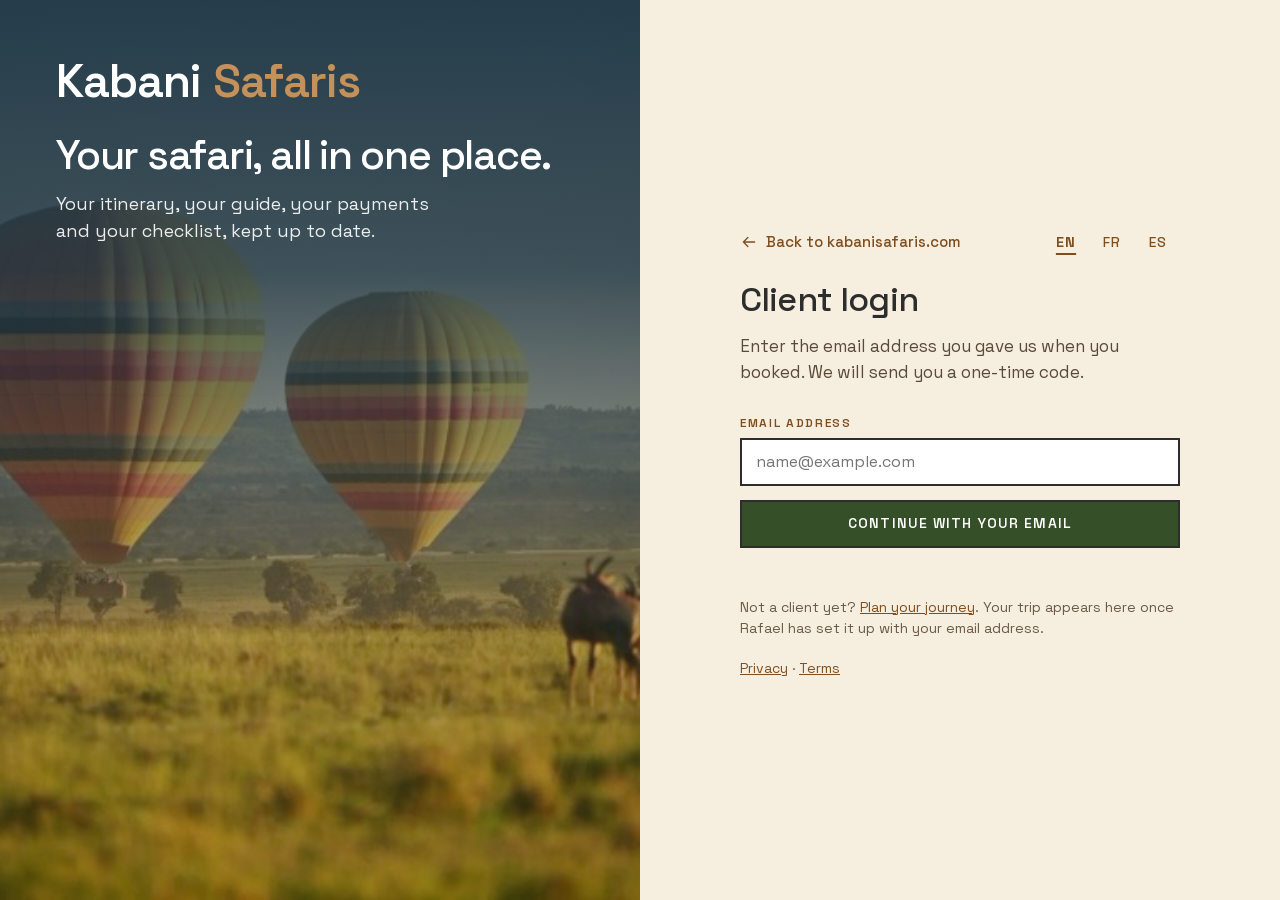
==== commit 225bc888: "Portal in English, French and Spanish: language switch, translated login and client page Co-Authored" ====
--- a/admin.html
+++ b/admin.html
@@ -1,12 +1,16 @@
 <!DOCTYPE html>
-<html lang="en">
+<html lang="en" data-lang-fixed="en">
 <head>
   <meta charset="UTF-8">
   <meta name="viewport" content="width=device-width, initial-scale=1">
   <meta name="robots" content="noindex, nofollow">
   <title>Admin — Kabani Safaris</title>
+  <link rel="icon" href="favicon.ico">
+  <link rel="icon" type="image/png" sizes="32x32" href="favicon-32x32.png">
+  <link rel="icon" type="image/png" sizes="16x16" href="favicon-16x16.png">
+  <link rel="apple-touch-icon" sizes="180x180" href="apple-touch-icon.png">
   <link rel="stylesheet" href="fonts/fonts.css">
-  <link rel="stylesheet" href="portal.css?v=20261117i">
+  <link rel="stylesheet" href="portal.css?v=20261124a">
 </head>
 <body>
   <button class="menu-toggle" type="button" aria-label="Open menu" aria-expanded="false" aria-controls="site-menu"><svg viewBox="0 0 24 24" fill="none" stroke="currentColor" stroke-width="1.75" stroke-linecap="round" stroke-linejoin="round"><path d="M4 7h16M4 12h16M4 17h16"/></svg>Menu</button>
@@ -152,7 +156,8 @@
 
   <script src="vendor/supabase.js"></script>
   <script src="config.js?v=20261117a"></script>
-  <script src="portal.js?v=20261117j"></script>
+  <script src="i18n.js?v=20261124a"></script>
+  <script src="portal.js?v=20261124a"></script>
   <script>
   portalStart('admin').then(function () {
     bindSignOut();
--- a/portal.css
+++ b/portal.css
@@ -533,3 +533,17 @@
 .sidebar-web + .sidebar-web { margin-top: 10px; }
 .admin-bar i { font-style: normal; font-weight: 500; }
 @media (max-width: 768px) { .admin-bar { margin: 0 -20px; padding: 6px 12px 6px 124px; font-size: 12px; line-height: 1.2; } .admin-bar { display: flex; } .admin-bar span { flex: 1; text-align: center; } .admin-bar i { display: none; } .admin-bar a { padding: 0 12px; letter-spacing: 0.04em; } }
+
+/* ---- language switch (EN / FR / ES) ---- */
+.lang-switch { display: flex; gap: 2px; }
+.lang-switch[hidden] { display: none; }
+.lang-switch button { min-width: 44px; min-height: 44px; padding: 0 10px; background: none; border: 0; font: inherit; font-size: 14px; font-weight: 500; letter-spacing: 0.08em; color: var(--tan-text); cursor: pointer; }
+.lang-switch button[aria-pressed="true"] { font-weight: 700; text-decoration: underline; text-underline-offset: 6px; text-decoration-thickness: 2px; }
+.lang-switch button:active { transform: scale(0.97); }
+.lang-switch button:focus-visible { outline: 2px solid currentColor; outline-offset: -2px; }
+@media (hover: hover) and (pointer: fine) { .lang-switch button:hover { text-decoration: underline; text-underline-offset: 6px; } }
+.login-top { display: flex; align-items: flex-start; justify-content: space-between; gap: 8px; flex-wrap: wrap; margin-bottom: 18px; }
+.login-top .web-link { margin-bottom: 0; }
+.sidebar-foot .lang-switch { margin: 0 0 10px -10px; }
+.sidebar-foot .lang-switch button { color: rgba(255,255,255,0.7); }
+.sidebar-foot .lang-switch button[aria-pressed="true"] { color: #fff; }
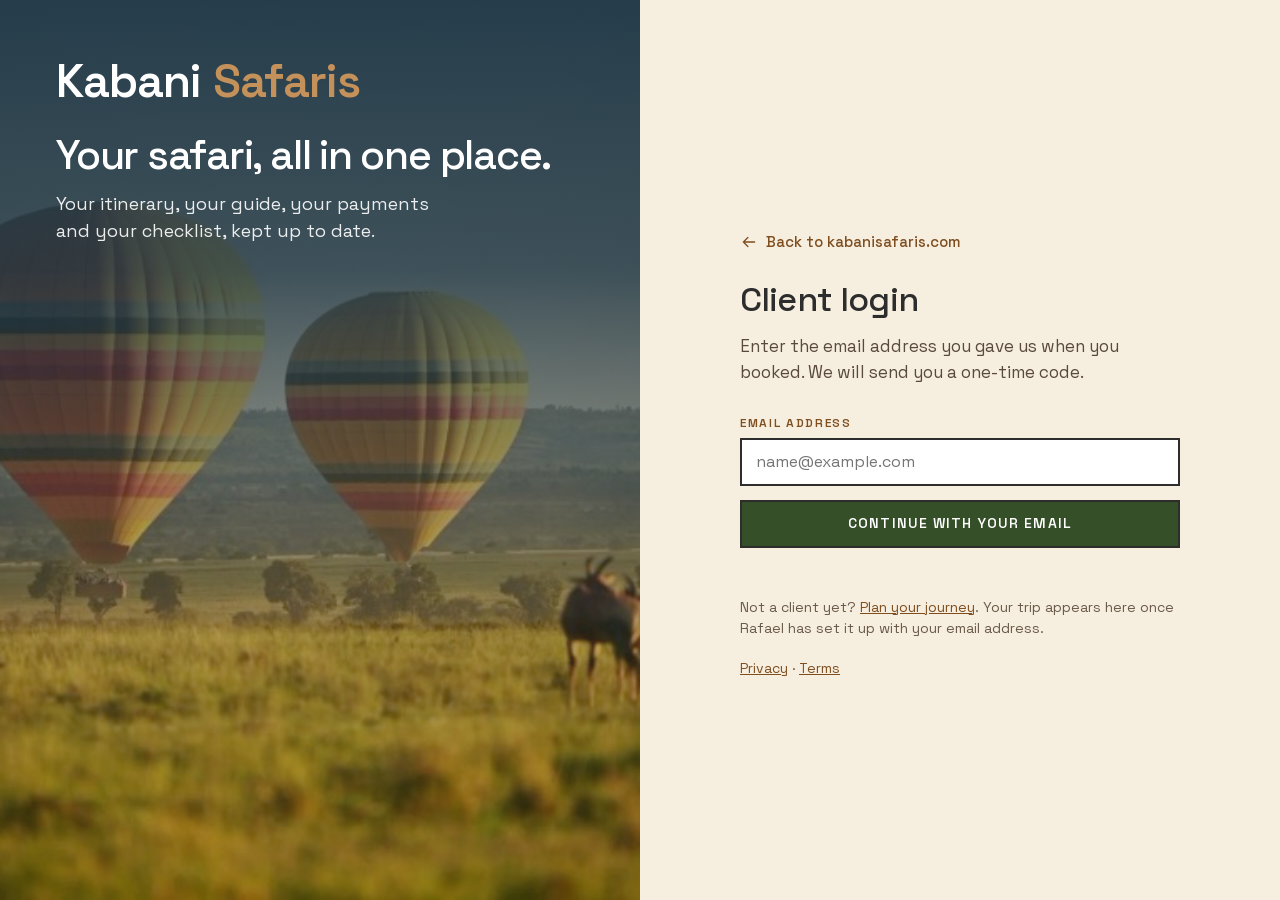
==== commit cd1c63b6: "Client portal in English only for now: language buttons and French/Spanish switched off Co-Authored-" ====
--- a/admin.html
+++ b/admin.html
@@ -156,8 +156,8 @@
 
   <script src="vendor/supabase.js"></script>
   <script src="config.js?v=20261117a"></script>
-  <script src="i18n.js?v=20261124a"></script>
-  <script src="portal.js?v=20261124a"></script>
+  <script src="i18n.js?v=20261124c"></script>
+  <script src="portal.js?v=20261124b"></script>
   <script>
   portalStart('admin').then(function () {
     bindSignOut();
